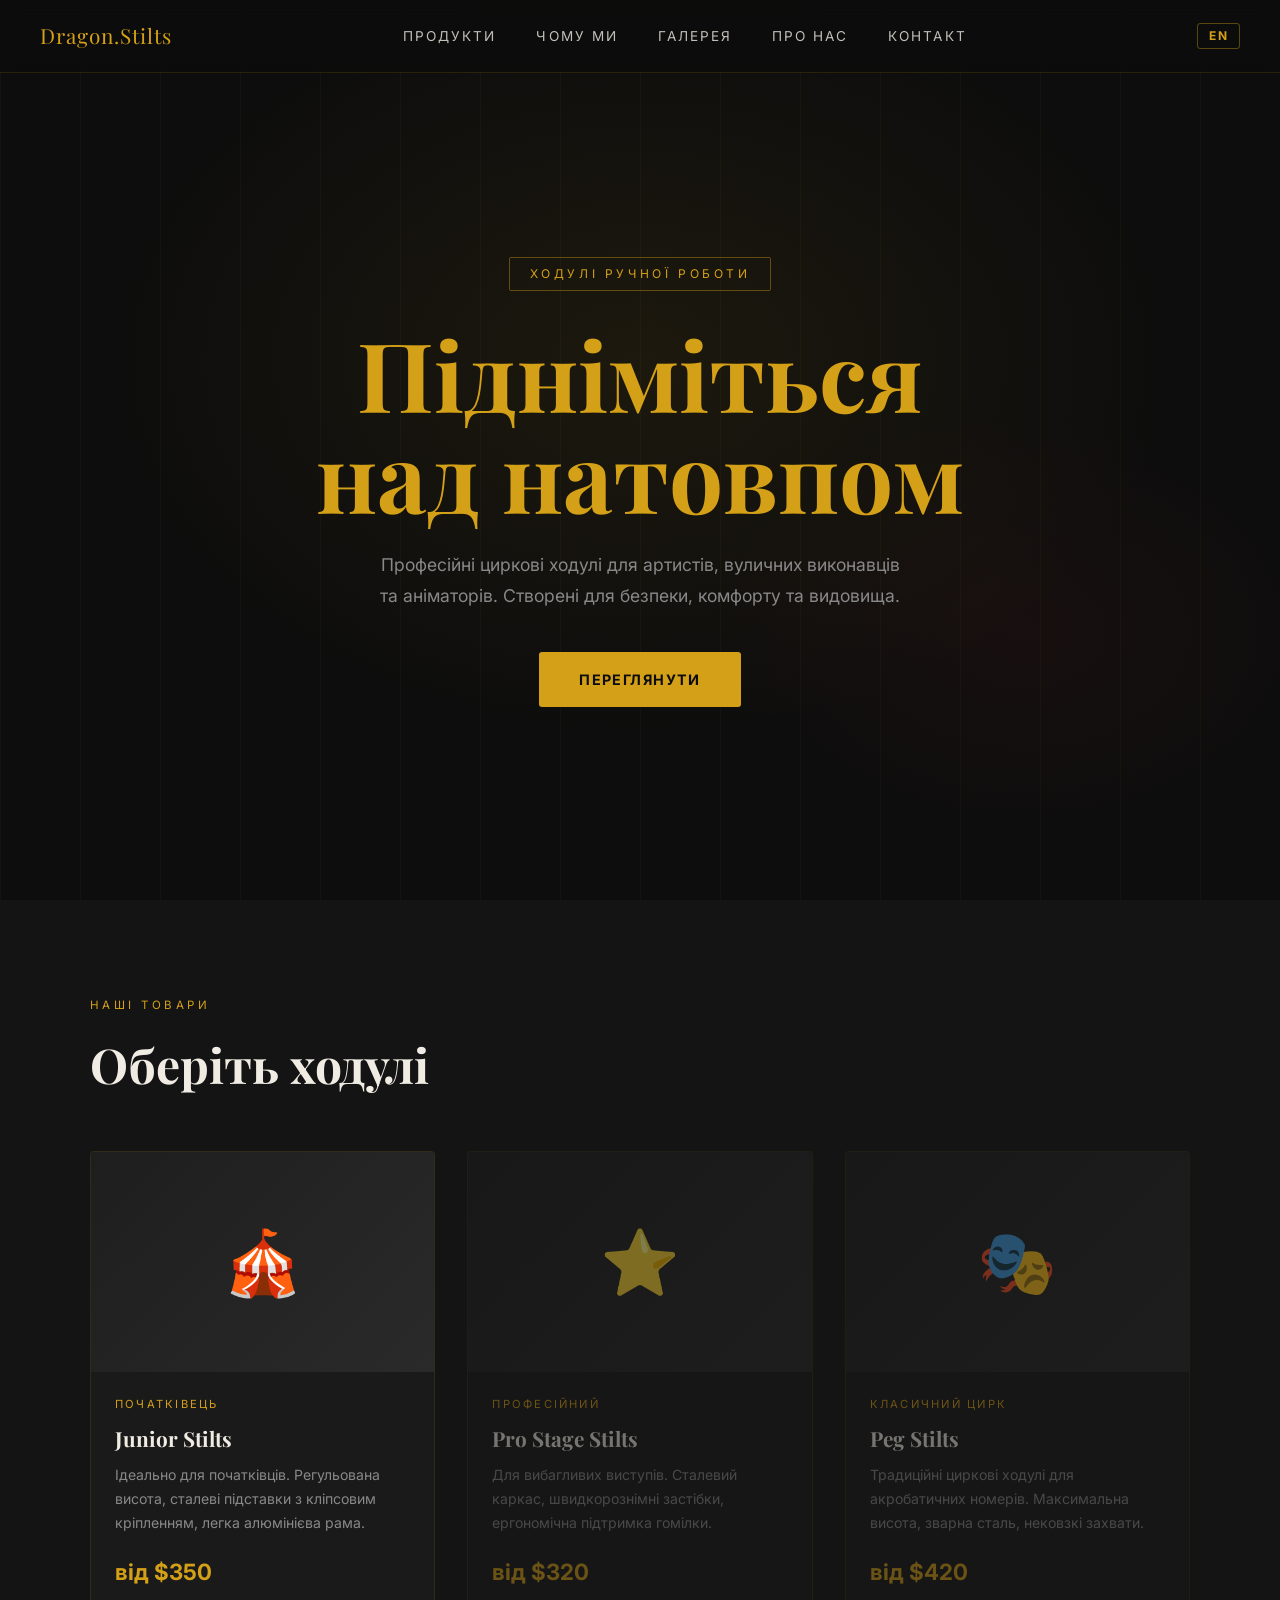
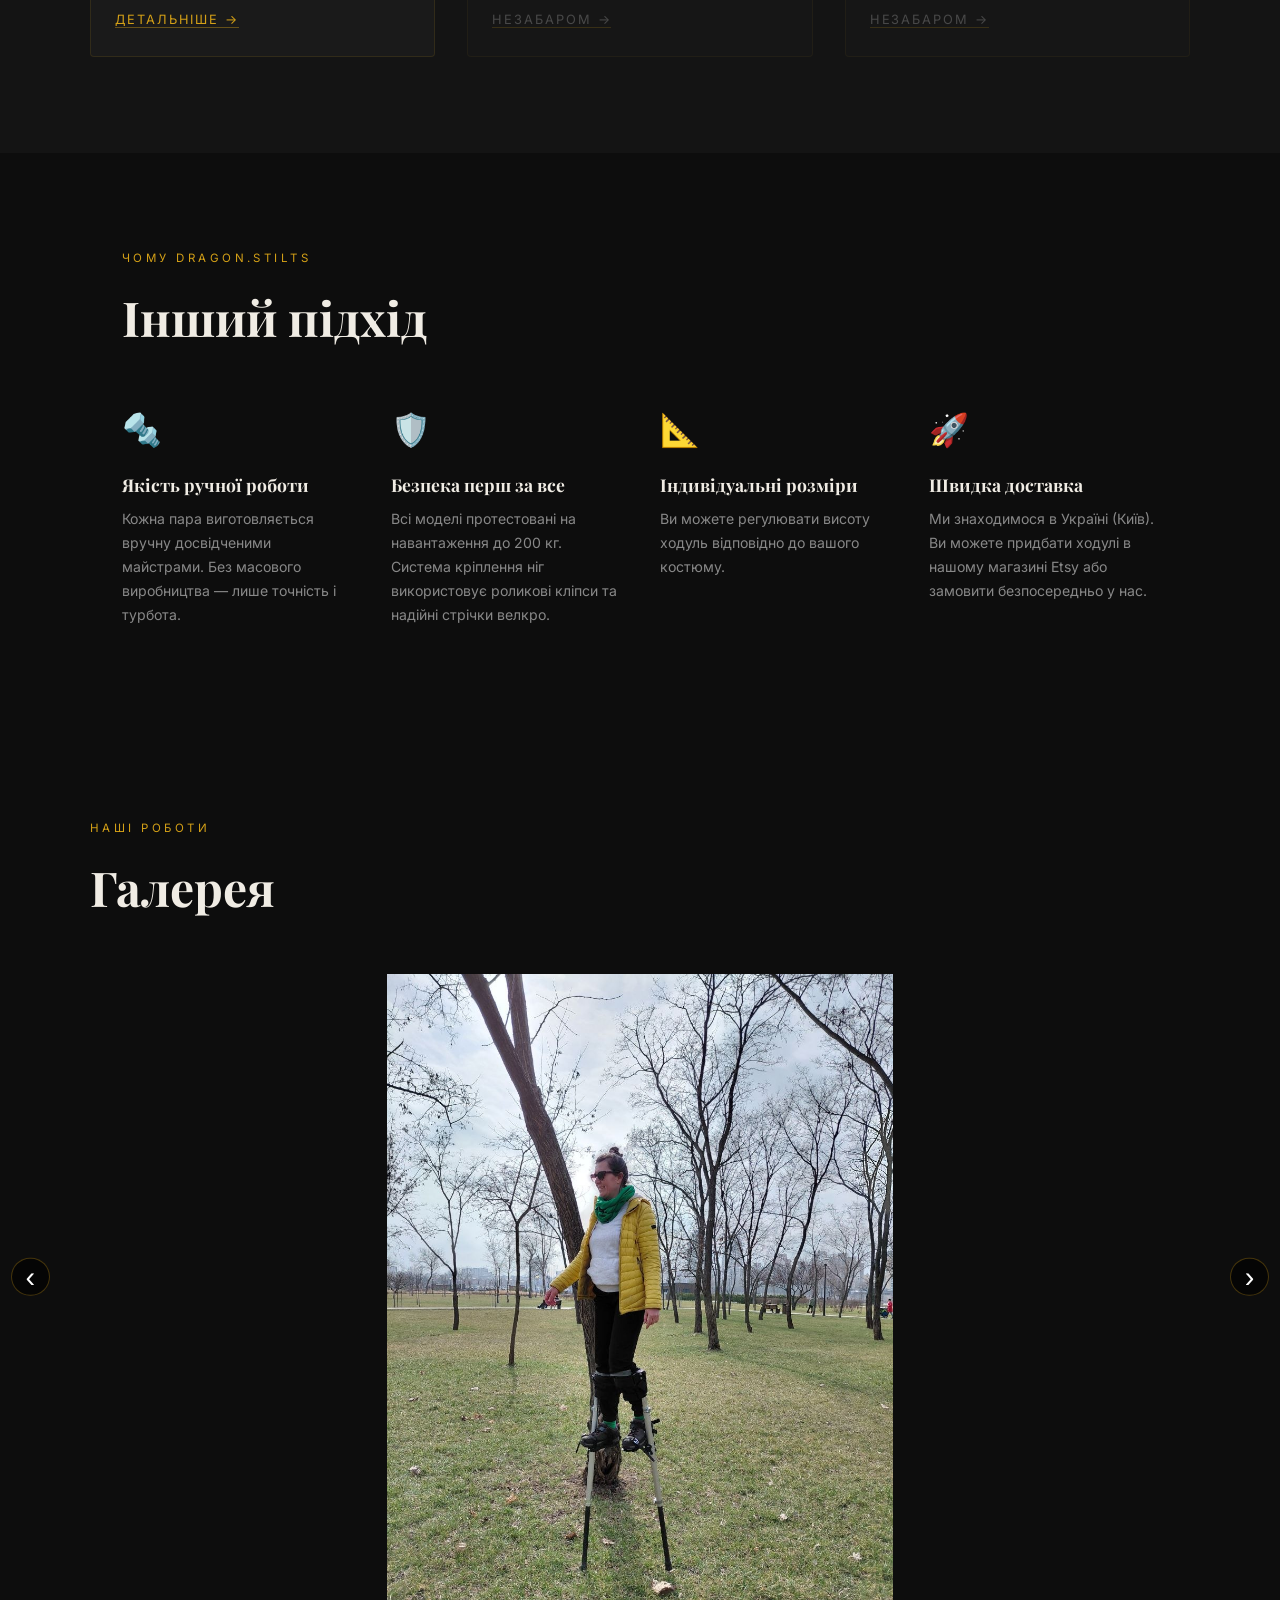
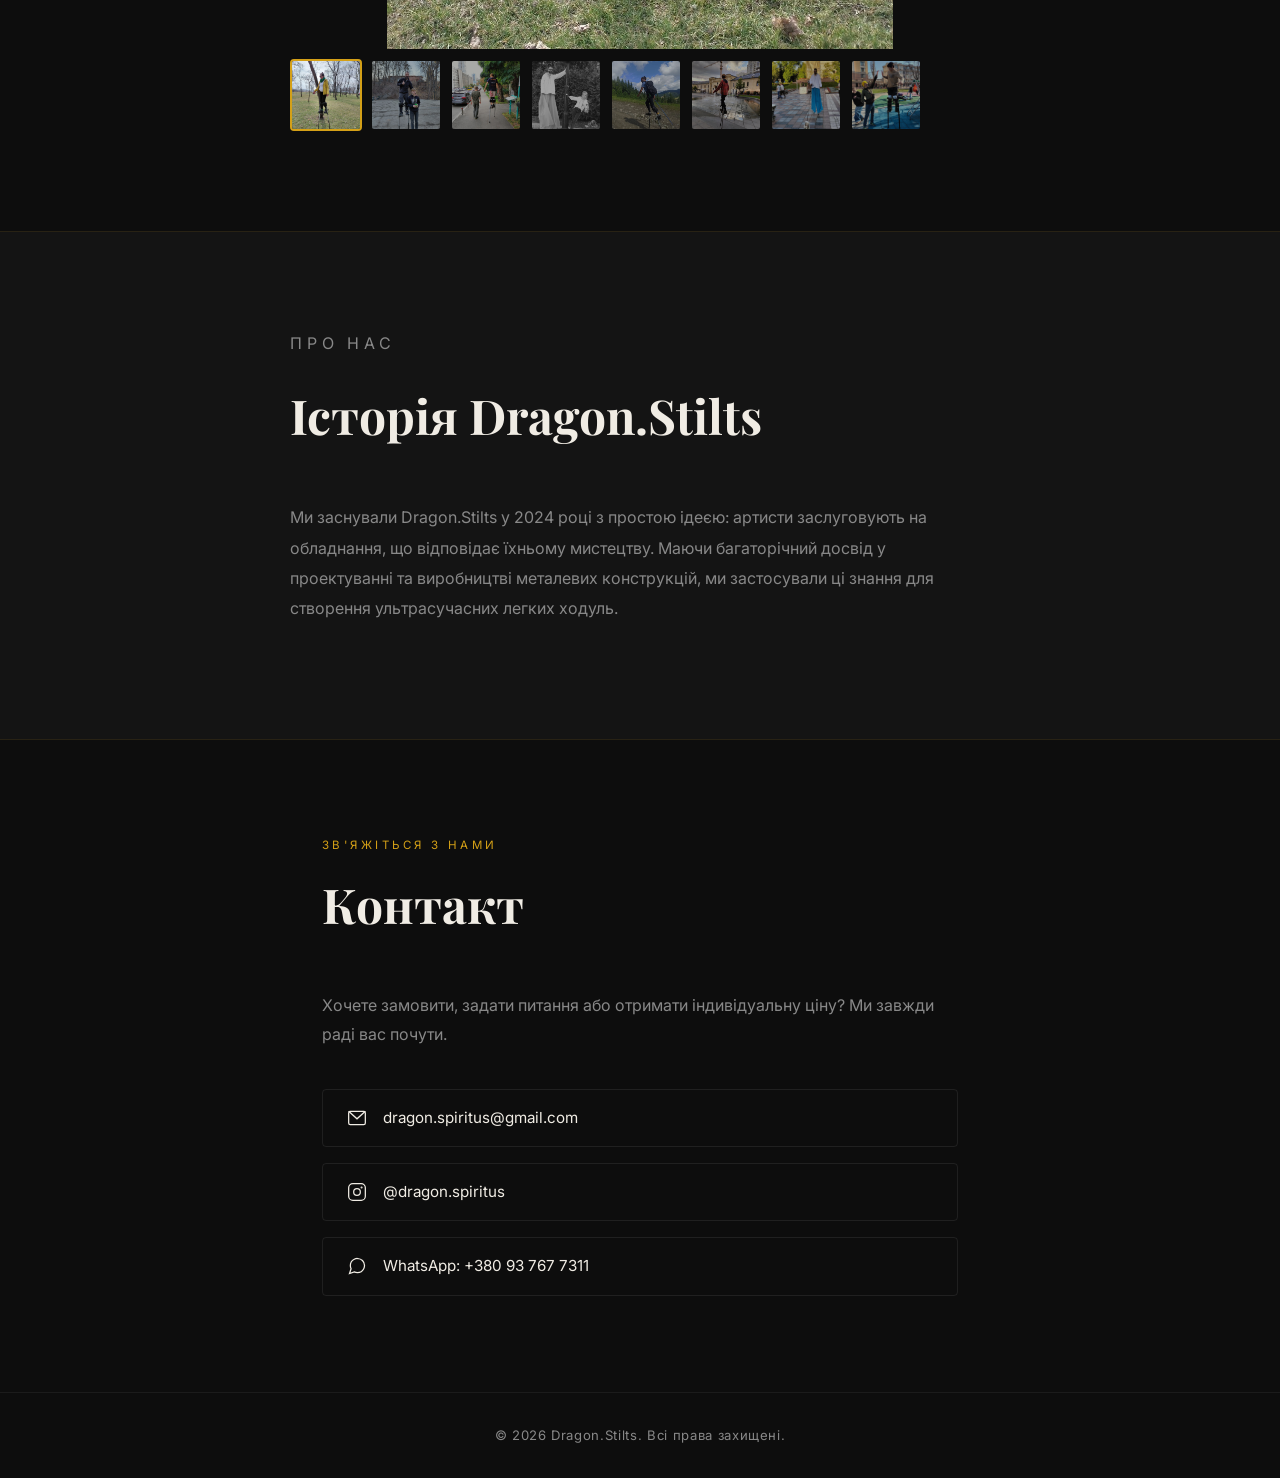
==== index.html @ a6442df3 "Pro та Peg Stilts: заблоковано (незабаром)" ====
<!DOCTYPE html>
<html lang="uk">
<head>
  <meta charset="UTF-8" />
  <meta name="viewport" content="width=device-width, initial-scale=1.0" />
  <title>Dragon.Stilts — Циркові ходулі</title>
  <link rel="preconnect" href="https://fonts.googleapis.com" />
  <link href="https://fonts.googleapis.com/css2?family=Playfair+Display:wght@700&family=Inter:wght@400;600;700&display=swap" rel="stylesheet" />
  <link rel="stylesheet" href="style.css" />
</head>
<body>

  <!-- Nav -->
  <nav>
    <a href="#hero" class="nav-logo">Dragon.Stilts</a>
    <ul class="nav-links">
      <li><a href="#products" data-ua="Продукти" data-en="Products">Продукти</a></li>
      <li><a href="#why" data-ua="Чому ми" data-en="Why Us">Чому ми</a></li>
      <li><a href="#gallery" data-ua="Галерея" data-en="Gallery">Галерея</a></li>
      <li><a href="#about" data-ua="Про нас" data-en="About">Про нас</a></li>
      <li><a href="#contact" data-ua="Контакт" data-en="Contact">Контакт</a></li>
    </ul>
    <div class="nav-right">
      <button id="lang-toggle" class="lang-btn">EN</button>
      <button class="burger" aria-label="Menu" aria-expanded="false">
        <span></span><span></span><span></span>
      </button>
    </div>
  </nav>

  <!-- Hero -->
  <section id="hero">
    <div class="hero-bg"></div>
    <div class="hero-lines"></div>
    <div class="hero-content">
      <div class="hero-tag" data-ua="Ходулі ручної роботи" data-en="Handcrafted Circus Stilts Equipment">Ходулі ручної роботи</div>
      <h1 class="hero-title">
        <span data-ua="Підніміться" data-en="Rise Above">Підніміться</span><br>
        <span data-ua="над натовпом" data-en="the Crowd">над натовпом</span>
      </h1>
      <p class="hero-desc" data-ua="Професійні циркові ходулі для артистів, вуличних виконавців та аніматорів. Створені для безпеки, комфорту та видовища." data-en="Professional circus stilts for performers, street artists, and entertainers. Built for safety, comfort, and pure spectacle.">Професійні циркові ходулі для артистів, вуличних виконавців та аніматорів. Створені для безпеки, комфорту та видовища.</p>
      <a href="#products" class="btn" data-ua="Переглянути" data-en="Browse Stilts">Переглянути</a>
    </div>
  </section>

  <!-- Products -->
  <section id="products" class="fade-in">
    <div style="max-width:1100px; margin:0 auto;">
      <p class="section-label" data-ua="Наші товари" data-en="Our Products">Наші товари</p>
      <h2 class="section-title" data-ua="Оберіть ходулі" data-en="Choose Your Stilts">Оберіть ходулі</h2>
      <div class="products-grid">

        <div class="product-card" onclick="window.open('junior.html','_blank')">
          <div class="product-card-img">🎪</div>
          <div class="product-card-body">
            <p class="product-card-tag" data-ua="Початківець" data-en="Beginner">Початківець</p>
            <h3 class="product-card-name">Junior Stilts</h3>
            <p class="product-card-desc" data-ua="Ідеально для початківців. Регульована висота, сталеві підставки з кліпсовим кріпленням, легка алюмінієва рама." data-en="Perfect for beginners and younger performers. Adjustable height, steel foot rests with clip fastening, lightweight aluminum frame.">Ідеально для початківців. Регульована висота, сталеві підставки з кліпсовим кріпленням, легка алюмінієва рама.</p>
            <p class="product-card-price">від $350</p>
            <span class="product-card-link" data-ua="Детальніше →" data-en="View details →">Детальніше →</span>
          </div>
        </div>

        <div class="product-card product-card--disabled">
          <div class="product-card-img">⭐</div>
          <div class="product-card-body">
            <p class="product-card-tag" data-ua="Професійний" data-en="Professional">Професійний</p>
            <h3 class="product-card-name">Pro Stage Stilts</h3>
            <p class="product-card-desc" data-ua="Для вибагливих виступів. Сталевий каркас, швидкорознімні застібки, ергономічна підтримка гомілки." data-en="Built for demanding performances. High-load steel core, quick-release buckles, ergonomic ankle support system.">Для вибагливих виступів. Сталевий каркас, швидкорознімні застібки, ергономічна підтримка гомілки.</p>
            <p class="product-card-price">від $320</p>
            <span class="product-card-link coming-soon" data-ua="Незабаром →" data-en="Coming soon →">Незабаром →</span>
          </div>
        </div>

        <div class="product-card product-card--disabled">
          <div class="product-card-img">🎭</div>
          <div class="product-card-body">
            <p class="product-card-tag" data-ua="Класичний цирк" data-en="Classic Circus">Класичний цирк</p>
            <h3 class="product-card-name">Peg Stilts</h3>
            <p class="product-card-desc" data-ua="Традиційні циркові ходулі для акробатичних номерів. Максимальна висота, зварна сталь, нековзкі захвати." data-en="Traditional circus peg stilts for acrobatic acts. Maximum height, welded steel construction, non-slip grips.">Традиційні циркові ходулі для акробатичних номерів. Максимальна висота, зварна сталь, нековзкі захвати.</p>
            <p class="product-card-price">від $420</p>
            <span class="product-card-link coming-soon" data-ua="Незабаром →" data-en="Coming soon →">Незабаром →</span>
          </div>
        </div>

      </div>
    </div>
  </section>

  <!-- Why Us -->
  <section id="why" class="fade-in">
    <p class="section-label" data-ua="Чому Dragon.Stilts" data-en="Why Dragon.Stilts">Чому Dragon.Stilts</p>
    <h2 class="section-title" data-ua="Інший підхід" data-en="Built Different">Інший підхід</h2>
    <div class="why-grid">
      <div class="why-item">
        <div class="why-icon">🔩</div>
        <h3 class="why-title" data-ua="Якість ручної роботи" data-en="Handcrafted Quality">Якість ручної роботи</h3>
        <p class="why-desc" data-ua="Кожна пара виготовляється вручну досвідченими майстрами. Без масового виробництва — лише точність і турбота." data-en="Every pair is built by hand by experienced craftsmen. No mass production — only precision and care.">Кожна пара виготовляється вручну досвідченими майстрами. Без масового виробництва — лише точність і турбота.</p>
      </div>
      <div class="why-item">
        <div class="why-icon">🛡️</div>
        <h3 class="why-title" data-ua="Безпека перш за все" data-en="Safety First">Безпека перш за все</h3>
        <p class="why-desc" data-ua="Всі моделі протестовані на навантаження до 200 кг. Система кріплення ніг використовує роликові кліпси та надійні стрічки велкро." data-en="All models are tested for loads up to 200 kg. The leg fastening system uses roller clips and secure Velcro straps.">Всі моделі протестовані на навантаження до 200 кг. Система кріплення ніг використовує роликові кліпси та надійні стрічки велкро.</p>
      </div>
      <div class="why-item">
        <div class="why-icon">📐</div>
        <h3 class="why-title" data-ua="Індивідуальні розміри" data-en="Custom Sizes">Індивідуальні розміри</h3>
        <p class="why-desc" data-ua="Ви можете регулювати висоту ходуль відповідно до вашого костюму." data-en="You can adjust the height of the stilts to match your costume.">Ви можете регулювати висоту ходуль відповідно до вашого костюму.</p>
      </div>
      <div class="why-item">
        <div class="why-icon">🚀</div>
        <h3 class="why-title" data-ua="Швидка доставка" data-en="Fast Worldwide Shipping">Швидка доставка</h3>
        <p class="why-desc" data-ua="Ми знаходимося в Україні (Київ). Ви можете придбати ходулі в нашому магазині Etsy або замовити безпосередньо у нас." data-en="We are based in Ukraine (Kyiv). You can purchase stilts in our Etsy store or order directly from us.">Ми знаходимося в Україні (Київ). Ви можете придбати ходулі в нашому магазині Etsy або замовити безпосередньо у нас.</p>
      </div>
    </div>
  </section>

  <!-- Gallery -->
  <section id="gallery" class="fade-in">
    <div style="max-width:1100px; margin:0 auto;">
      <p class="section-label" data-ua="Наші роботи" data-en="Our Work">Наші роботи</p>
      <h2 class="section-title" data-ua="Галерея" data-en="Gallery">Галерея</h2>
      <div class="main-gallery">
        <div class="main-gallery-main">
          <button class="gallery-arrow gallery-prev" id="mg-prev">&#8249;</button>
          <img class="gallery-main-img" id="mg-main" src="Gallery/stilts01.jpg" alt="Dragon.Stilts" />
          <button class="gallery-arrow gallery-next" id="mg-next">&#8250;</button>
        </div>
        <div class="gallery-thumbs" id="mg-thumbs">
          <img class="gallery-thumb active" src="Gallery/stilts01.jpg" alt="" data-index="0" />
          <img class="gallery-thumb" src="Gallery/stilts02.jpg" alt="" data-index="1" />
          <img class="gallery-thumb" src="Gallery/stilts03.jpg" alt="" data-index="2" />
          <img class="gallery-thumb" src="Gallery/stilts04.jpg" alt="" data-index="3" />
          <img class="gallery-thumb" src="Gallery/stilts05.jpg" alt="" data-index="4" />
          <img class="gallery-thumb" src="Gallery/stilts06.jpg" alt="" data-index="5" />
          <img class="gallery-thumb" src="Gallery/stilts07.jpg" alt="" data-index="6" />
          <img class="gallery-thumb" src="Gallery/stilts08.jpg" alt="" data-index="7" />
        </div>
      </div>
    </div>
  </section>

  <!-- About -->
  <section id="about" class="fade-in">
    <div class="about-inner">
      <p class="section-label" data-ua="Про нас" data-en="About Us">Про нас</p>
      <h2 class="section-title" data-ua="Історія Dragon.Stilts" data-en="The Dragon.Stilts Story">Історія Dragon.Stilts</h2>
      <p data-ua="Ми заснували Dragon.Stilts у 2024 році з простою ідеєю: артисти заслуговують на обладнання, що відповідає їхньому мистецтву. Маючи багаторічний досвід у проектуванні та виробництві металевих конструкцій, ми застосували ці знання для створення ультрасучасних легких ходуль." data-en="We founded Dragon.Stilts in 2024 with a simple idea: performers deserve equipment that matches their art. With years of experience in designing and manufacturing metal structures, we applied that expertise to create ultra-modern lightweight stilts.">Ми заснували Dragon.Stilts у 2024 році з простою ідеєю: артисти заслуговують на обладнання, що відповідає їхньому мистецтву. Маючи багаторічний досвід у проектуванні та виробництві металевих конструкцій, ми застосували ці знання для створення ультрасучасних легких ходуль.</p>
    </div>
  </section>

  <!-- Contact -->
  <section id="contact" class="fade-in">
    <p class="section-label" data-ua="Зв'яжіться з нами" data-en="Get in Touch">Зв'яжіться з нами</p>
    <h2 class="section-title" data-ua="Контакт" data-en="Contact">Контакт</h2>
    <p class="contact-desc" data-ua="Хочете замовити, задати питання або отримати індивідуальну ціну? Ми завжди раді вас почути." data-en="Want to order, ask a question, or get a custom quote? We're happy to hear from you.">Хочете замовити, задати питання або отримати індивідуальну ціну? Ми завжди раді вас почути.</p>
    <div class="contact-links">
      <a href="mailto:dragon.spiritus@gmail.com" class="contact-link">
        <svg viewBox="0 0 24 24" fill="none" stroke="currentColor" stroke-width="1.5"><rect x="2" y="4" width="20" height="16" rx="2"/><polyline points="2,4 12,13 22,4"/></svg>
        dragon.spiritus@gmail.com
      </a>
      <a href="https://instagram.com/dragon.spiritus" target="_blank" class="contact-link">
        <svg viewBox="0 0 24 24" fill="none" stroke="currentColor" stroke-width="1.5"><rect x="2" y="2" width="20" height="20" rx="5" ry="5"/><circle cx="12" cy="12" r="4"/><circle cx="17.5" cy="6.5" r="0.5" fill="currentColor"/></svg>
        @dragon.spiritus
      </a>
      <a href="https://wa.me/380937677311" target="_blank" class="contact-link">
        <svg viewBox="0 0 24 24" fill="none" stroke="currentColor" stroke-width="1.5"><path d="M21 11.5a8.38 8.38 0 0 1-.9 3.8 8.5 8.5 0 0 1-7.6 4.7 8.38 8.38 0 0 1-3.8-.9L3 21l1.9-5.7a8.38 8.38 0 0 1-.9-3.8 8.5 8.5 0 0 1 4.7-7.6 8.38 8.38 0 0 1 3.8-.9h.5a8.48 8.48 0 0 1 8 8v.5z"/></svg>
        WhatsApp: +380 93 767 7311
      </a>
    </div>
  </section>

  <!-- Lightbox -->
  <div class="lightbox" id="lightbox">
    <button class="lightbox-close">&times;</button>
    <img id="lightbox-img" src="" alt="" />
  </div>

  <!-- Footer -->
  <footer>
    <p><span data-ua="© 2026 Dragon.Stilts. Всі права захищені." data-en="© 2026 Dragon.Stilts. All rights reserved.">© 2026 Dragon.Stilts. Всі права захищені.</span></p>
  </footer>

  <script>
    // Burger menu
    const burger = document.querySelector('.burger');
    const navLinks = document.querySelector('.nav-links');
    burger.addEventListener('click', () => {
      const isOpen = navLinks.classList.toggle('open');
      burger.classList.toggle('active');
      burger.setAttribute('aria-expanded', isOpen);
    });
    navLinks.querySelectorAll('a').forEach(link => {
      link.addEventListener('click', () => {
        navLinks.classList.remove('open');
        burger.classList.remove('active');
        burger.setAttribute('aria-expanded', false);
      });
    });

    // Main gallery
    (function() {
      const thumbs = [...document.querySelectorAll('#mg-thumbs .gallery-thumb')];
      const mainImg = document.getElementById('mg-main');
      const lightbox = document.getElementById('lightbox');
      const lightboxImg = document.getElementById('lightbox-img');
      let current = 0;
      function showSlide(idx) {
        current = (idx + thumbs.length) % thumbs.length;
        mainImg.src = thumbs[current].src;
        thumbs.forEach((t, i) => t.classList.toggle('active', i === current));
        thumbs[current].scrollIntoView({ behavior: 'smooth', block: 'nearest', inline: 'center' });
      }
      thumbs.forEach((t, i) => t.addEventListener('click', () => showSlide(i)));
      document.getElementById('mg-prev').addEventListener('click', () => showSlide(current - 1));
      document.getElementById('mg-next').addEventListener('click', () => showSlide(current + 1));
      mainImg.addEventListener('click', () => { lightboxImg.src = mainImg.src; lightbox.classList.add('open'); });
      document.querySelector('.lightbox-close').addEventListener('click', () => lightbox.classList.remove('open'));
      lightbox.addEventListener('click', e => { if (e.target === lightbox) lightbox.classList.remove('open'); });
    })();

    // Scroll fade-in
    const observer = new IntersectionObserver(entries => {
      entries.forEach(e => { if (e.isIntersecting) e.target.classList.add('visible'); });
    }, { threshold: 0.05 });
    document.querySelectorAll('.fade-in').forEach(el => observer.observe(el));

    // Language switcher
    function setLang(lang) {
      document.querySelectorAll('[data-ua]').forEach(el => {
        el.textContent = el.dataset[lang];
      });
      document.documentElement.lang = lang === 'ua' ? 'uk' : 'en';
      document.getElementById('lang-toggle').textContent = lang === 'ua' ? 'EN' : 'UA';
      localStorage.setItem('lang', lang);
    }

    const savedLang = localStorage.getItem('lang') || 'ua';
    setLang(savedLang);

    document.getElementById('lang-toggle').addEventListener('click', () => {
      const current = localStorage.getItem('lang') || 'ua';
      setLang(current === 'ua' ? 'en' : 'ua');
    });
  </script>

</body>
</html>
---- style.css ----
/* === Variables === */
:root {
  --bg: #0d0d0d;
  --bg2: #141414;
  --accent: #d4a017;
  --accent2: #c0392b;
  --text: #f0ece4;
  --gray: #888;
  --font-serif: 'Playfair Display', Georgia, serif;
  --font-sans: 'Inter', system-ui, sans-serif;
}

* { box-sizing: border-box; margin: 0; padding: 0; }

html { scroll-behavior: smooth; }

body {
  background: var(--bg);
  color: var(--text);
  font-family: var(--font-sans);
  line-height: 1.6;
}

/* === Nav === */
nav {
  position: fixed;
  top: 0; left: 0; right: 0;
  z-index: 100;
  display: flex;
  align-items: center;
  justify-content: space-between;
  padding: 1.2rem 2.5rem;
  background: rgba(13,13,13,0.92);
  backdrop-filter: blur(8px);
  border-bottom: 1px solid rgba(212,160,23,0.15);
}

.nav-logo {
  font-family: var(--font-serif);
  font-size: 1.3rem;
  color: var(--accent);
  text-decoration: none;
  letter-spacing: 0.05em;
}

.nav-links {
  list-style: none;
  display: flex;
  gap: 2.5rem;
}

.nav-links a {
  color: var(--text);
  text-decoration: none;
  font-size: 0.85rem;
  letter-spacing: 0.15em;
  text-transform: uppercase;
  opacity: 0.8;
  transition: opacity 0.2s, color 0.2s;
}

.nav-links a:hover { opacity: 1; color: var(--accent); }

/* Nav right group */
.nav-right {
  display: flex;
  align-items: center;
  gap: 1rem;
}

/* Language toggle */
.lang-btn {
  background: none;
  border: 1px solid rgba(212,160,23,0.4);
  color: var(--accent);
  font-family: var(--font-sans);
  font-size: 0.75rem;
  font-weight: 700;
  letter-spacing: 0.1em;
  padding: 0.3rem 0.7rem;
  border-radius: 3px;
  cursor: pointer;
  transition: background 0.2s, color 0.2s;
}
.lang-btn:hover {
  background: var(--accent);
  color: #000;
}

/* Burger */
.burger {
  display: none;
  flex-direction: column;
  gap: 5px;
  background: none;
  border: none;
  cursor: pointer;
  padding: 4px;
}
.burger span {
  display: block;
  width: 24px; height: 2px;
  background: var(--text);
  transition: all 0.3s;
}
.burger.active span:nth-child(1) { transform: translateY(7px) rotate(45deg); }
.burger.active span:nth-child(2) { opacity: 0; }
.burger.active span:nth-child(3) { transform: translateY(-7px) rotate(-45deg); }

@media (max-width: 700px) {
  .burger { display: flex; }
  .nav-links {
    display: none;
    position: absolute;
    top: 100%; left: 0; right: 0;
    flex-direction: column;
    gap: 0;
    background: rgba(13,13,13,0.98);
    border-bottom: 1px solid rgba(212,160,23,0.2);
  }
  .nav-links.open { display: flex; }
  .nav-links li { border-top: 1px solid rgba(255,255,255,0.05); }
  .nav-links a { display: block; padding: 1rem 2.5rem; }
}

/* === Hero === */
#hero {
  min-height: 100vh;
  display: flex;
  align-items: center;
  justify-content: center;
  text-align: center;
  padding: 8rem 2rem 4rem;
  position: relative;
  overflow: hidden;
}

.hero-bg {
  position: absolute;
  inset: 0;
  background:
    radial-gradient(ellipse 60% 60% at 50% 40%, rgba(212,160,23,0.08) 0%, transparent 70%),
    radial-gradient(ellipse 40% 40% at 80% 70%, rgba(192,57,43,0.06) 0%, transparent 60%);
}

.hero-lines {
  position: absolute;
  inset: 0;
  background-image:
    repeating-linear-gradient(90deg, rgba(212,160,23,0.04) 0px, rgba(212,160,23,0.04) 1px, transparent 1px, transparent 80px);
  pointer-events: none;
}

.hero-content { position: relative; z-index: 1; max-width: 800px; }

.hero-tag {
  display: inline-block;
  font-size: 0.75rem;
  letter-spacing: 0.3em;
  text-transform: uppercase;
  color: var(--accent);
  border: 1px solid rgba(212,160,23,0.4);
  padding: 0.4rem 1.2rem;
  border-radius: 2px;
  margin-bottom: 2rem;
}

.hero-title {
  font-family: var(--font-serif);
  font-size: clamp(3rem, 8vw, 6rem);
  font-weight: 700;
  line-height: 1.05;
  color: var(--text);
  margin-bottom: 1.5rem;
}

.hero-title span { color: var(--accent); }

.hero-desc {
  font-size: 1.1rem;
  color: var(--gray);
  max-width: 520px;
  margin: 0 auto 2.5rem;
  line-height: 1.8;
}

.btn {
  display: inline-block;
  padding: 1rem 2.5rem;
  background: var(--accent);
  color: #0d0d0d;
  text-decoration: none;
  font-weight: 700;
  font-size: 0.9rem;
  letter-spacing: 0.1em;
  text-transform: uppercase;
  border-radius: 3px;
  transition: opacity 0.2s, transform 0.2s;
}
.btn:hover { opacity: 0.85; transform: translateY(-2px); }

.btn-outline {
  display: inline-block;
  padding: 1rem 2.5rem;
  border: 1px solid var(--accent);
  color: var(--accent);
  text-decoration: none;
  font-weight: 600;
  font-size: 0.9rem;
  letter-spacing: 0.1em;
  text-transform: uppercase;
  border-radius: 3px;
  transition: background 0.2s, color 0.2s;
  margin-left: 1rem;
}
.btn-outline:hover { background: var(--accent); color: #0d0d0d; }

/* === Section commons === */
section { padding: 6rem 2rem; }

.section-label {
  font-size: 0.72rem;
  letter-spacing: 0.3em;
  text-transform: uppercase;
  color: var(--accent);
  margin-bottom: 0.75rem;
}

.section-title {
  font-family: var(--font-serif);
  font-size: clamp(2rem, 4vw, 3rem);
  font-weight: 700;
  color: var(--text);
  margin-bottom: 3rem;
}

/* === Products === */
#products { background: var(--bg2); }

.products-grid {
  max-width: 1100px;
  margin: 0 auto;
  display: grid;
  grid-template-columns: repeat(auto-fit, minmax(300px, 1fr));
  gap: 2rem;
}

.product-card {
  background: #1a1a1a;
  border: 1px solid rgba(212,160,23,0.12);
  border-radius: 4px;
  overflow: hidden;
  transition: border-color 0.3s, transform 0.3s;
  cursor: pointer;
}

.product-card:hover {
  border-color: rgba(212,160,23,0.5);
  transform: translateY(-4px);
}

.product-card-img {
  width: 100%;
  height: 220px;
  background: linear-gradient(135deg, #1e1e1e 0%, #2a2a2a 100%);
  display: flex;
  align-items: center;
  justify-content: center;
  font-size: 4rem;
}

.product-card-body { padding: 1.5rem; }

.product-card-tag {
  font-size: 0.7rem;
  letter-spacing: 0.2em;
  text-transform: uppercase;
  color: var(--accent);
  margin-bottom: 0.5rem;
}

.product-card-name {
  font-family: var(--font-serif);
  font-size: 1.3rem;
  color: var(--text);
  margin-bottom: 0.5rem;
}

.product-card-desc {
  font-size: 0.88rem;
  color: var(--gray);
  line-height: 1.7;
  margin-bottom: 1.2rem;
}

.product-card-price {
  font-size: 1.4rem;
  font-weight: 700;
  color: var(--accent);
  margin-bottom: 1rem;
}

.product-card-link {
  font-size: 0.8rem;
  letter-spacing: 0.15em;
  text-transform: uppercase;
  color: var(--accent);
  text-decoration: none;
  border-bottom: 1px solid rgba(212,160,23,0.4);
  transition: border-color 0.2s;
}
.product-card-link:hover { border-color: var(--accent); }

/* === Why us === */
#why { max-width: 1100px; margin: 0 auto; }

.why-grid {
  display: grid;
  grid-template-columns: repeat(auto-fit, minmax(220px, 1fr));
  gap: 2.5rem;
}

.why-item { }

.why-icon {
  font-size: 2rem;
  margin-bottom: 1rem;
}

.why-title {
  font-family: var(--font-serif);
  font-size: 1.1rem;
  color: var(--text);
  margin-bottom: 0.5rem;
}

.why-desc { font-size: 0.88rem; color: var(--gray); line-height: 1.7; }

/* === About === */
#about {
  background: var(--bg2);
  border-top: 1px solid rgba(212,160,23,0.1);
  border-bottom: 1px solid rgba(212,160,23,0.1);
}

.about-inner {
  max-width: 700px;
  margin: 0 auto;
}

.about-inner p {
  color: var(--gray);
  font-size: 1rem;
  line-height: 1.9;
  margin-bottom: 1.2rem;
}

.about-stats {
  display: flex;
  gap: 3rem;
  margin-top: 2.5rem;
  flex-wrap: wrap;
}

.stat-num {
  font-family: var(--font-serif);
  font-size: 2.5rem;
  color: var(--accent);
  font-weight: 700;
}

.stat-label { font-size: 0.8rem; color: var(--gray); letter-spacing: 0.1em; text-transform: uppercase; }

/* === Contact === */
#contact { max-width: 700px; margin: 0 auto; }

.contact-desc { color: var(--gray); margin-bottom: 2.5rem; line-height: 1.8; }

.contact-links { display: flex; flex-direction: column; gap: 1rem; }

.contact-link {
  display: flex;
  align-items: center;
  gap: 1rem;
  color: var(--text);
  text-decoration: none;
  font-size: 0.95rem;
  padding: 1rem 1.5rem;
  border: 1px solid rgba(255,255,255,0.08);
  border-radius: 4px;
  transition: border-color 0.2s, background 0.2s;
}

.contact-link:hover {
  border-color: rgba(212,160,23,0.4);
  background: rgba(212,160,23,0.04);
  color: var(--accent);
}

.contact-link svg { width: 20px; height: 20px; flex-shrink: 0; }

/* === Modal === */
.modal-overlay {
  display: none;
  position: fixed;
  inset: 0;
  background: rgba(0,0,0,0.82);
  z-index: 1000;
  align-items: center;
  justify-content: center;
  padding: 1.5rem;
}
.modal-overlay.open { display: flex; }

.modal-box {
  background: #141414;
  border: 1px solid rgba(212,160,23,0.2);
  border-radius: 6px;
  max-width: 640px;
  width: 100%;
  max-height: 88vh;
  overflow-y: auto;
  padding: 2.5rem 2rem 2rem;
  position: relative;
  color: var(--gray);
  font-size: 0.93rem;
  line-height: 1.8;
}

.modal-close {
  position: absolute;
  top: 1rem;
  right: 1.2rem;
  background: none;
  border: none;
  color: var(--gray);
  font-size: 1.8rem;
  cursor: pointer;
  line-height: 1;
  transition: color 0.2s;
}
.modal-close:hover { color: var(--accent); }

.modal-title {
  font-family: var(--font-serif);
  font-size: 1.8rem;
  color: var(--text);
  margin-bottom: 0.3rem;
}

.modal-box h4 {
  color: var(--text);
  font-family: var(--font-serif);
  font-weight: normal;
  margin: 1.5rem 0 0.5rem;
  font-size: 1.05rem;
}
.modal-box ul { list-style: none; margin: 0.5rem 0 1rem; }
.modal-box ul li::before { content: "— "; color: var(--accent); }
.modal-box p { margin-bottom: 0.5rem; }

/* Images in modal */
.modal-images {
  display: flex;
  gap: 0.8rem;
  margin: 1.2rem 0;
  flex-wrap: wrap;
}
.modal-img-thumb {
  width: 180px;
  height: 130px;
  object-fit: cover;
  border-radius: 4px;
  border: 1px solid rgba(212,160,23,0.2);
  cursor: zoom-in;
  transition: border-color 0.2s, transform 0.2s;
}
.modal-img-thumb:hover {
  border-color: var(--accent);
  transform: scale(1.03);
}

/* Dropdowns row */
.dropdowns-row {
  display: flex;
  gap: 1.2rem;
  flex-wrap: wrap;
  margin: 0.5rem 0 1.2rem;
}
.dropdown-group {
  display: flex;
  flex-direction: column;
  gap: 0.4rem;
  flex: 1;
  min-width: 160px;
}
.dropdown-label {
  font-size: 0.82rem;
  color: var(--gray);
  letter-spacing: 0.05em;
  text-transform: uppercase;
}
/* Height dropdown */
.height-select-wrap {
  margin: 0.5rem 0 1.2rem;
}
.height-select {
  background: #1a1a1a;
  color: var(--text);
  border: 1px solid rgba(212,160,23,0.3);
  border-radius: 4px;
  padding: 0.6rem 1.2rem;
  font-size: 0.95rem;
  font-family: var(--font-sans);
  cursor: pointer;
  outline: none;
  min-width: 160px;
  width: 100%;
  appearance: none;
  background-image: url("data:image/svg+xml,%3Csvg xmlns='http://www.w3.org/2000/svg' width='12' height='8' viewBox='0 0 12 8'%3E%3Cpath d='M1 1l5 5 5-5' stroke='%23d4a017' stroke-width='1.5' fill='none' stroke-linecap='round'/%3E%3C/svg%3E");
  background-repeat: no-repeat;
  background-position: right 0.9rem center;
  padding-right: 2.5rem;
}
.height-select:focus { border-color: var(--accent); }
.height-select option { background: #1a1a1a; }

/* Lightbox */
.lightbox {
  display: none;
  position: fixed;
  inset: 0;
  background: rgba(0,0,0,0.95);
  z-index: 2000;
  align-items: center;
  justify-content: center;
}
.lightbox.open { display: flex; }
.lightbox img {
  max-width: 92vw;
  max-height: 92vh;
  object-fit: contain;
  border-radius: 4px;
}
.lightbox-close {
  position: fixed;
  top: 1.2rem;
  right: 1.5rem;
  background: none;
  border: none;
  color: #fff;
  font-size: 2.2rem;
  cursor: pointer;
  z-index: 2001;
  line-height: 1;
}
.lightbox-close:hover { color: var(--accent); }

.details-footer {
  display: flex;
  align-items: center;
  gap: 1.5rem;
  margin-top: 1.5rem;
  padding-top: 1.2rem;
  border-top: 1px solid rgba(255,255,255,0.08);
}

.details-price {
  font-size: 1.6rem;
  font-weight: 700;
  color: var(--accent);
  font-family: var(--font-serif);
}

.product-card--disabled {
  opacity: 0.45;
  cursor: default;
  pointer-events: none;
}
.coming-soon {
  color: var(--gray) !important;
}

/* === Main Page Gallery === */
.main-gallery {
  max-width: 700px;
  margin: 0 auto;
}
.main-gallery .gallery-main-img {
  cursor: zoom-in;
}

/* === Product Gallery === */
.gallery {
  margin-bottom: 1.5rem;
}
.gallery-main {
  position: relative;
  background: #111;
  border-radius: 8px;
  overflow: hidden;
  cursor: zoom-in;
  display: flex;
  align-items: center;
  justify-content: center;
  max-height: 75vh;
}
.gallery-main-img {
  width: 100%;
  height: auto;
  max-height: 75vh;
  object-fit: contain;
  display: block;
  transition: opacity 0.2s;
}
.gallery-arrow {
  position: absolute;
  top: 50%;
  transform: translateY(-50%);
  background: rgba(0,0,0,0.55);
  border: 1px solid rgba(212,160,23,0.3);
  color: #fff;
  font-size: 1.8rem;
  line-height: 1;
  width: 2.4rem;
  height: 2.4rem;
  border-radius: 50%;
  cursor: pointer;
  z-index: 10;
  display: flex;
  align-items: center;
  justify-content: center;
  transition: background 0.2s, border-color 0.2s;
}
.gallery-arrow:hover { background: rgba(212,160,23,0.3); border-color: var(--accent); }
.gallery-prev { left: 0.7rem; }
.gallery-next { right: 0.7rem; }
.gallery-thumbs {
  display: flex;
  gap: 0.5rem;
  margin-top: 0.6rem;
  overflow-x: auto;
  padding-bottom: 4px;
  scrollbar-width: thin;
  scrollbar-color: rgba(212,160,23,0.4) transparent;
}
.gallery-thumbs::-webkit-scrollbar { height: 4px; }
.gallery-thumbs::-webkit-scrollbar-thumb { background: rgba(212,160,23,0.4); border-radius: 2px; }
.gallery-thumb {
  width: 72px;
  height: 72px;
  object-fit: cover;
  border-radius: 4px;
  border: 2px solid transparent;
  cursor: pointer;
  flex-shrink: 0;
  opacity: 0.65;
  transition: opacity 0.2s, border-color 0.2s;
}
.gallery-thumb:hover { opacity: 1; }
.gallery-thumb.active { border-color: var(--accent); opacity: 1; }

/* === Footer === */
footer {
  text-align: center;
  padding: 2rem;
  color: var(--gray);
  font-size: 0.82rem;
  border-top: 1px solid rgba(255,255,255,0.06);
  letter-spacing: 0.05em;
}

/* === Fade-in === */
.fade-in { opacity: 0; transform: translateY(24px); transition: opacity 0.7s ease, transform 0.7s ease; }
.fade-in.visible { opacity: 1; transform: translateY(0); }

/* === Responsive === */
@media (max-width: 600px) {
  nav { padding: 1rem 1.5rem; }
  section { padding: 4rem 1.5rem; }
  .btn-outline { margin-left: 0; margin-top: 1rem; }
  .about-stats { gap: 2rem; }
  .modal-header, .modal-scroll, .modal-footer { padding-left: 1.2rem; padding-right: 1.2rem; }
}
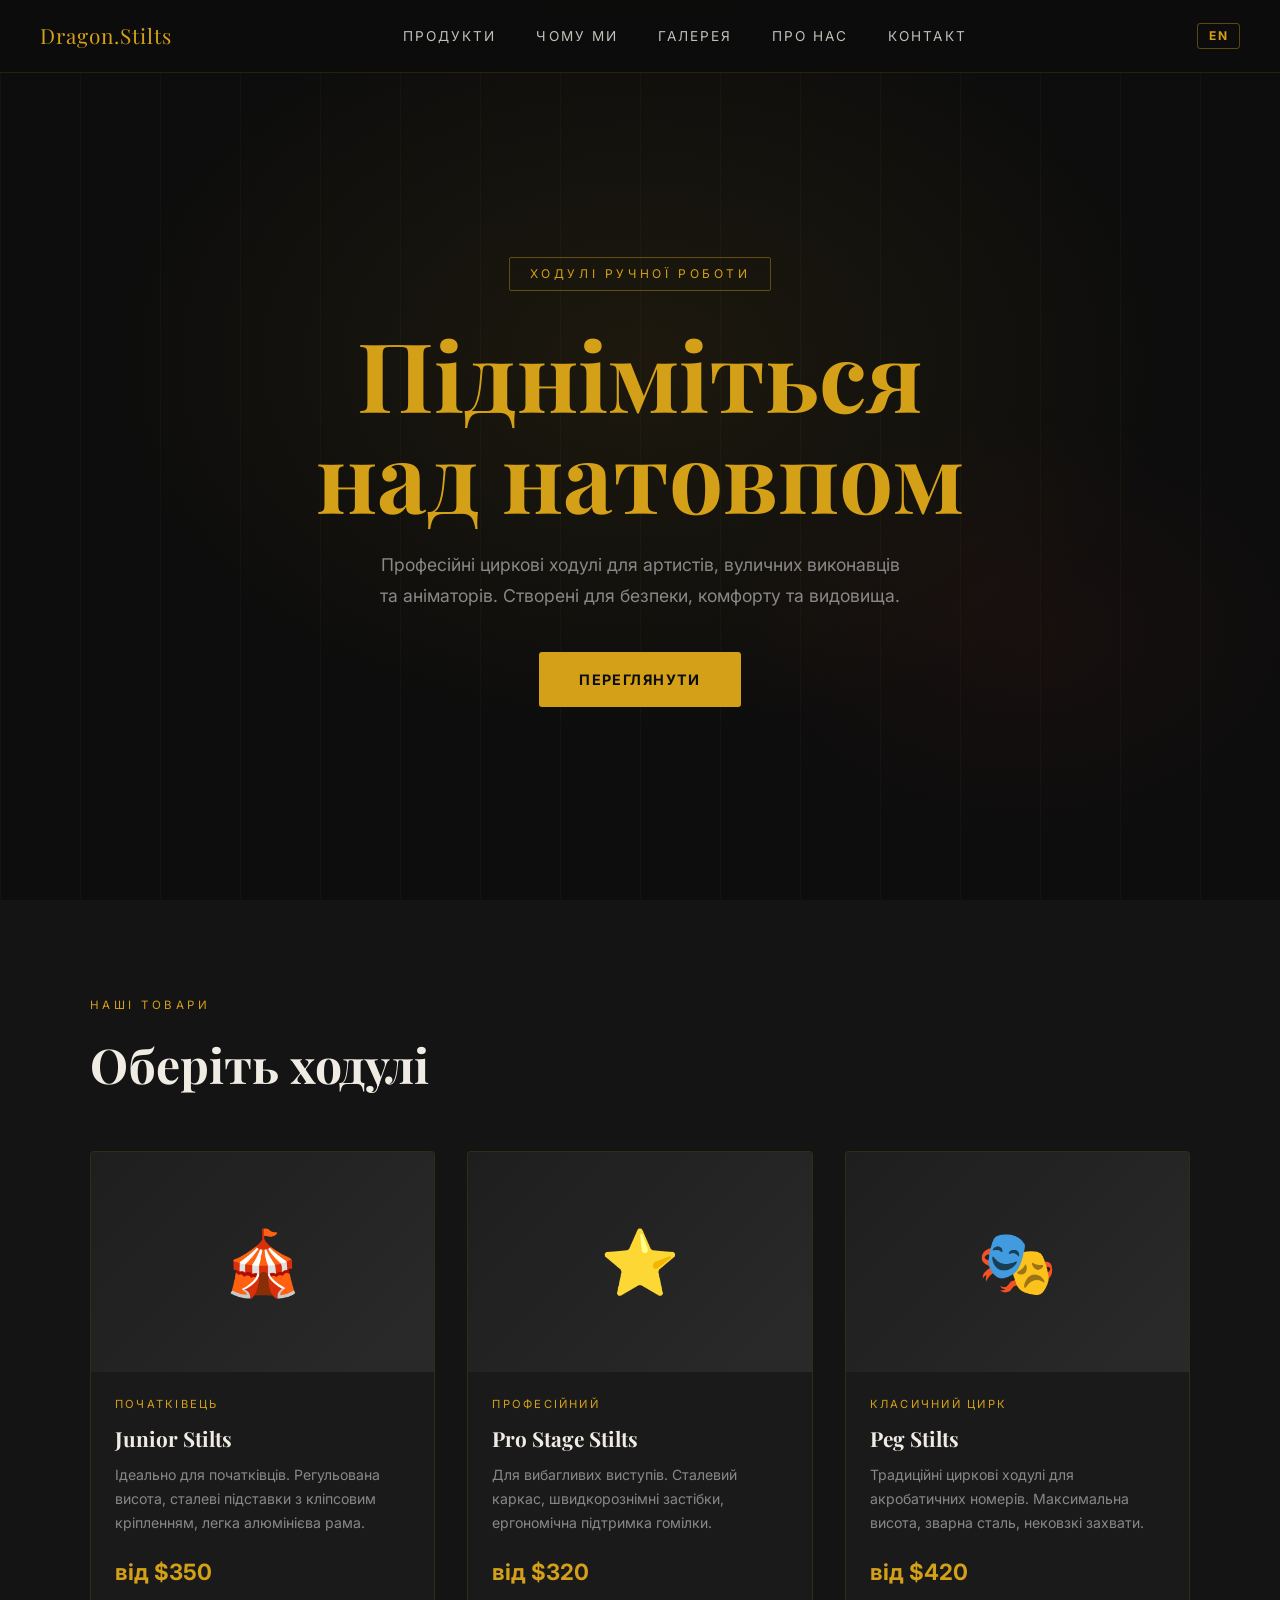
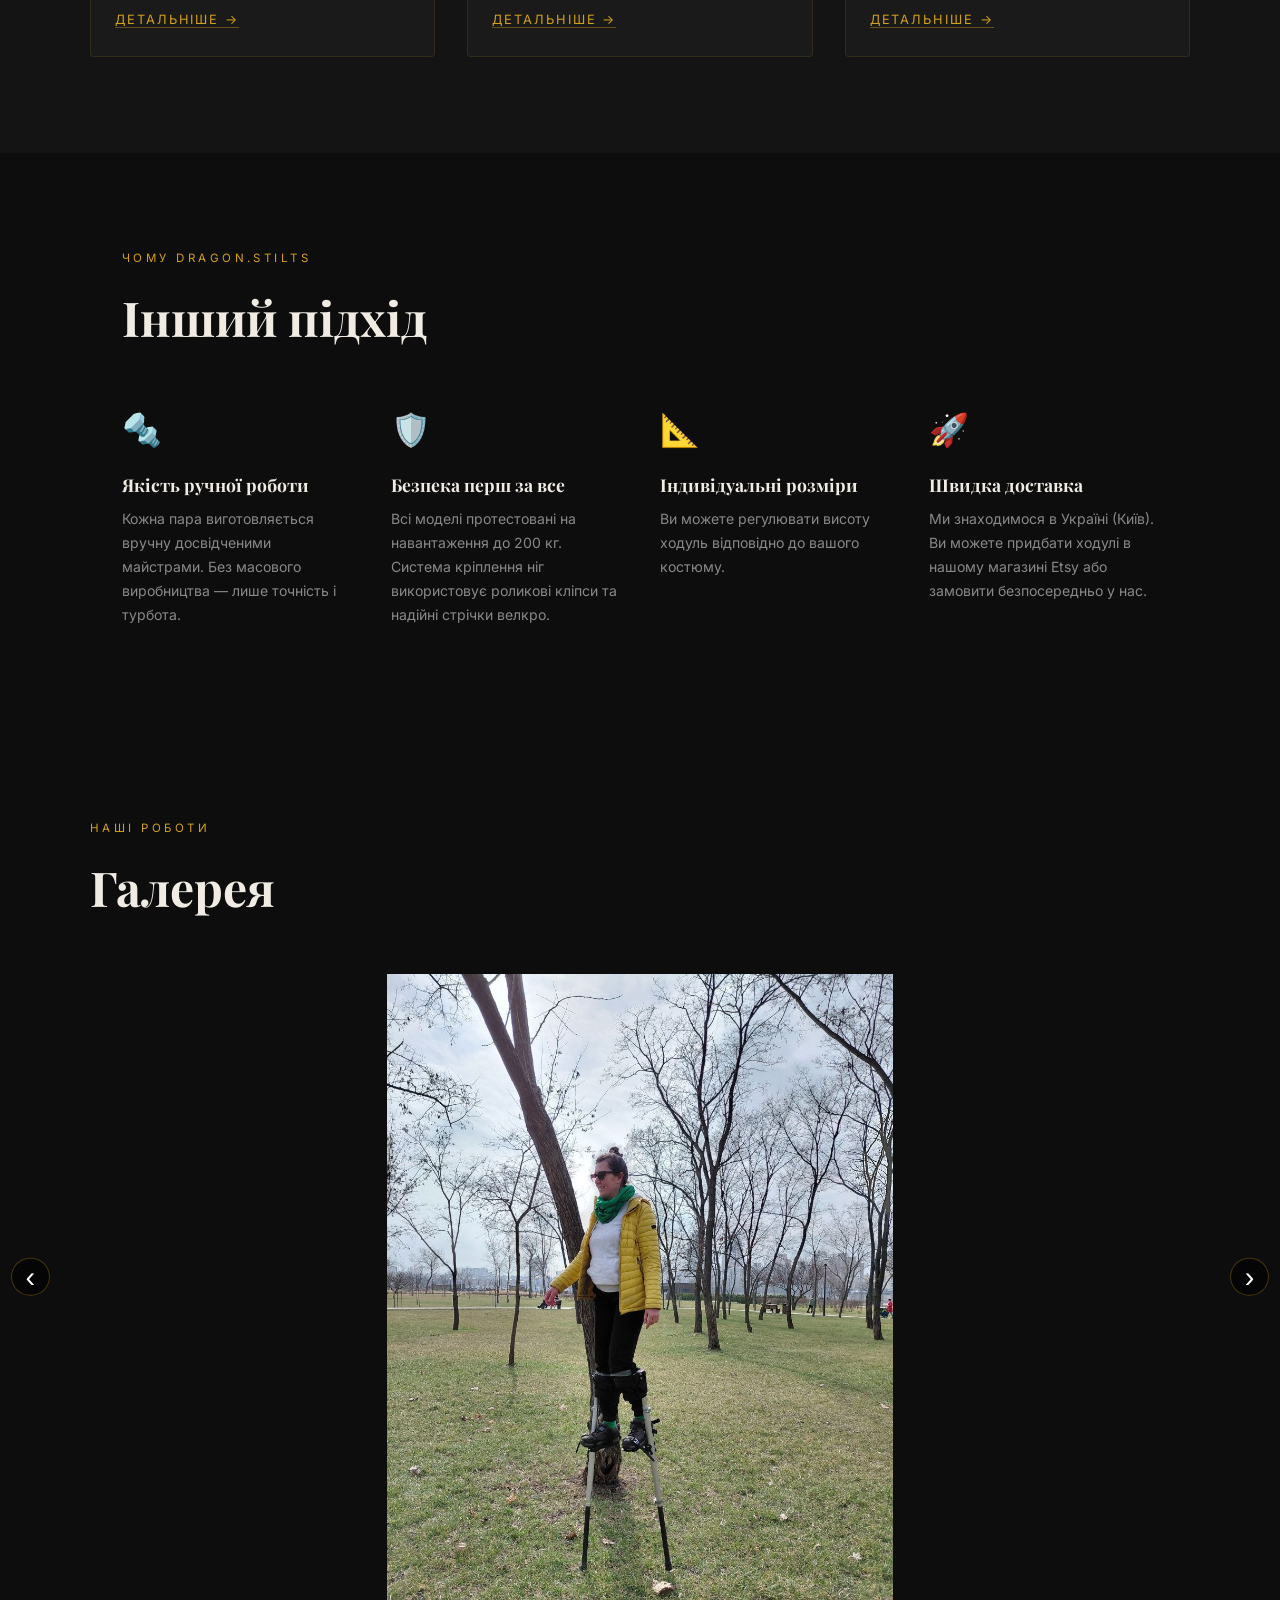
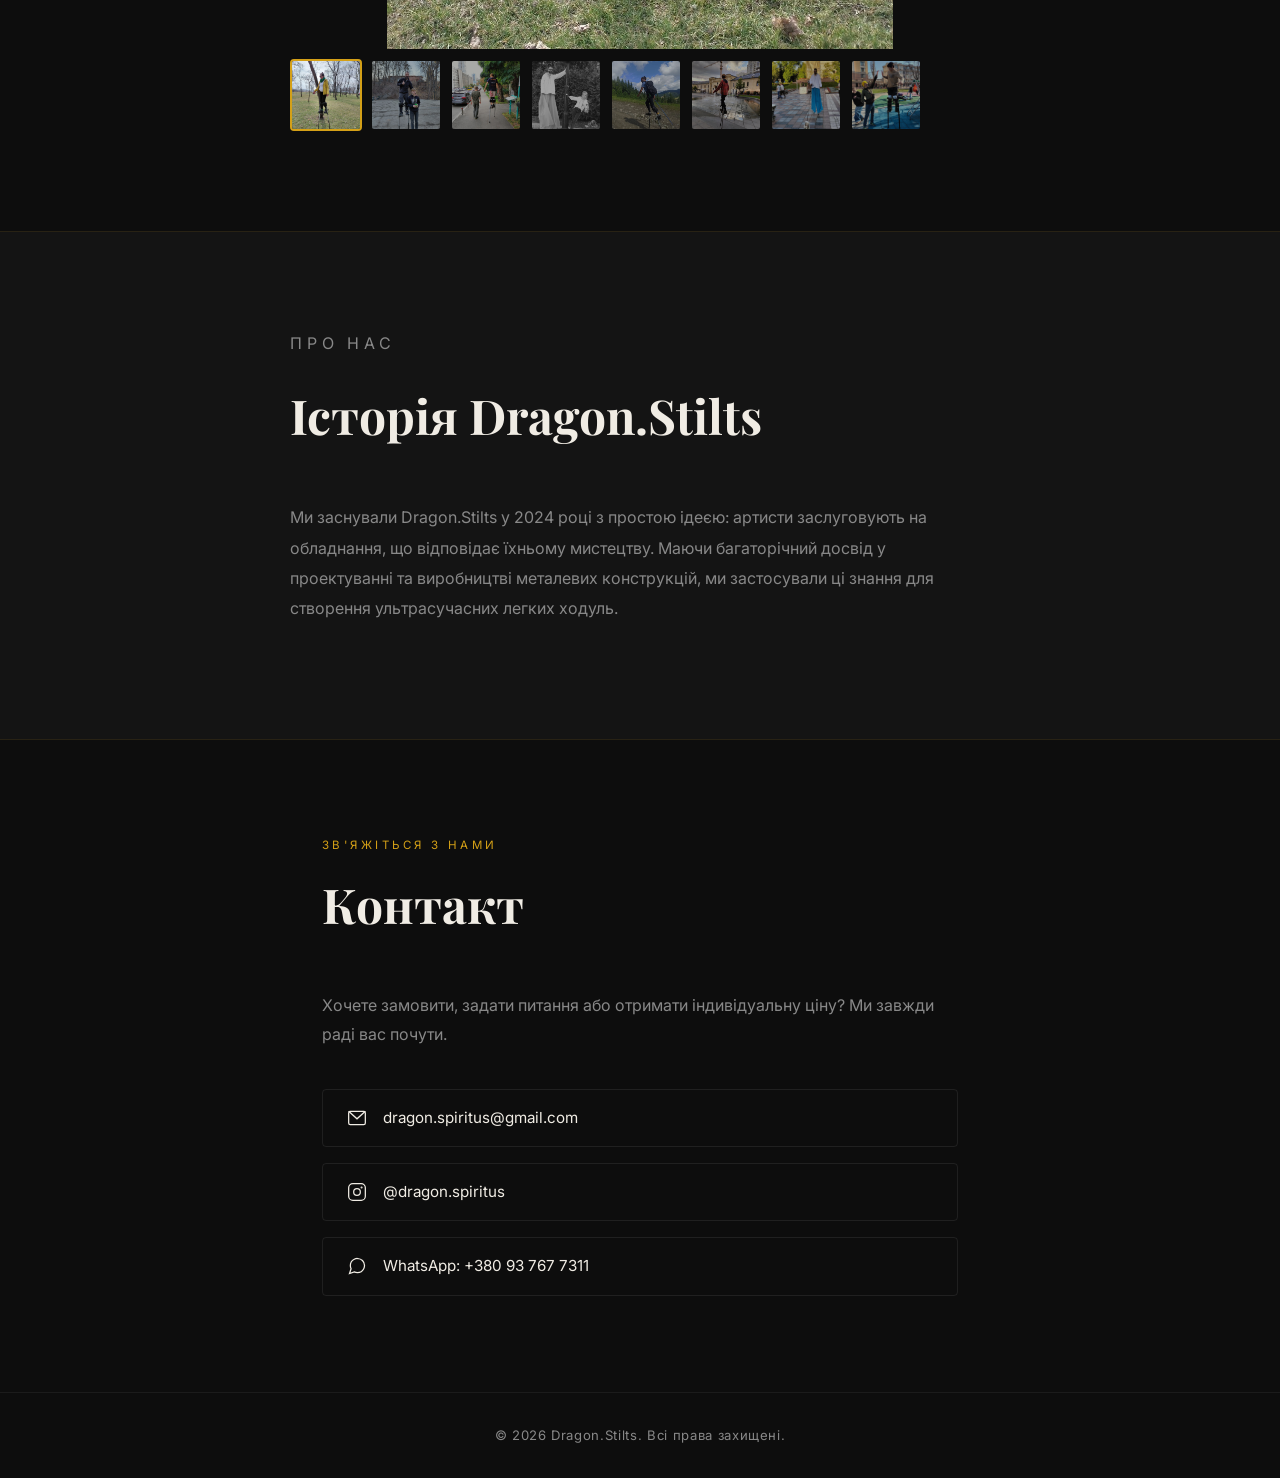
==== commit 6ad53930: "Увімкнути Pro Stage Stilts та Peg Stilts — прибрати disabled стан з карток продуктів Co-Authored-By:" ====
--- a/index.html
+++ b/index.html
@@ -61,25 +61,25 @@
           </div>
         </div>
 
-        <div class="product-card product-card--disabled">
+        <div class="product-card" onclick="window.open('pro.html','_blank')">
           <div class="product-card-img">⭐</div>
           <div class="product-card-body">
             <p class="product-card-tag" data-ua="Професійний" data-en="Professional">Професійний</p>
             <h3 class="product-card-name">Pro Stage Stilts</h3>
             <p class="product-card-desc" data-ua="Для вибагливих виступів. Сталевий каркас, швидкорознімні застібки, ергономічна підтримка гомілки." data-en="Built for demanding performances. High-load steel core, quick-release buckles, ergonomic ankle support system.">Для вибагливих виступів. Сталевий каркас, швидкорознімні застібки, ергономічна підтримка гомілки.</p>
             <p class="product-card-price">від $320</p>
-            <span class="product-card-link coming-soon" data-ua="Незабаром →" data-en="Coming soon →">Незабаром →</span>
+            <span class="product-card-link" data-ua="Детальніше →" data-en="View details →">Детальніше →</span>
           </div>
         </div>
 
-        <div class="product-card product-card--disabled">
+        <div class="product-card" onclick="window.open('peg.html','_blank')">
           <div class="product-card-img">🎭</div>
           <div class="product-card-body">
             <p class="product-card-tag" data-ua="Класичний цирк" data-en="Classic Circus">Класичний цирк</p>
             <h3 class="product-card-name">Peg Stilts</h3>
             <p class="product-card-desc" data-ua="Традиційні циркові ходулі для акробатичних номерів. Максимальна висота, зварна сталь, нековзкі захвати." data-en="Traditional circus peg stilts for acrobatic acts. Maximum height, welded steel construction, non-slip grips.">Традиційні циркові ходулі для акробатичних номерів. Максимальна висота, зварна сталь, нековзкі захвати.</p>
             <p class="product-card-price">від $420</p>
-            <span class="product-card-link coming-soon" data-ua="Незабаром →" data-en="Coming soon →">Незабаром →</span>
+            <span class="product-card-link" data-ua="Детальніше →" data-en="View details →">Детальніше →</span>
           </div>
         </div>
 
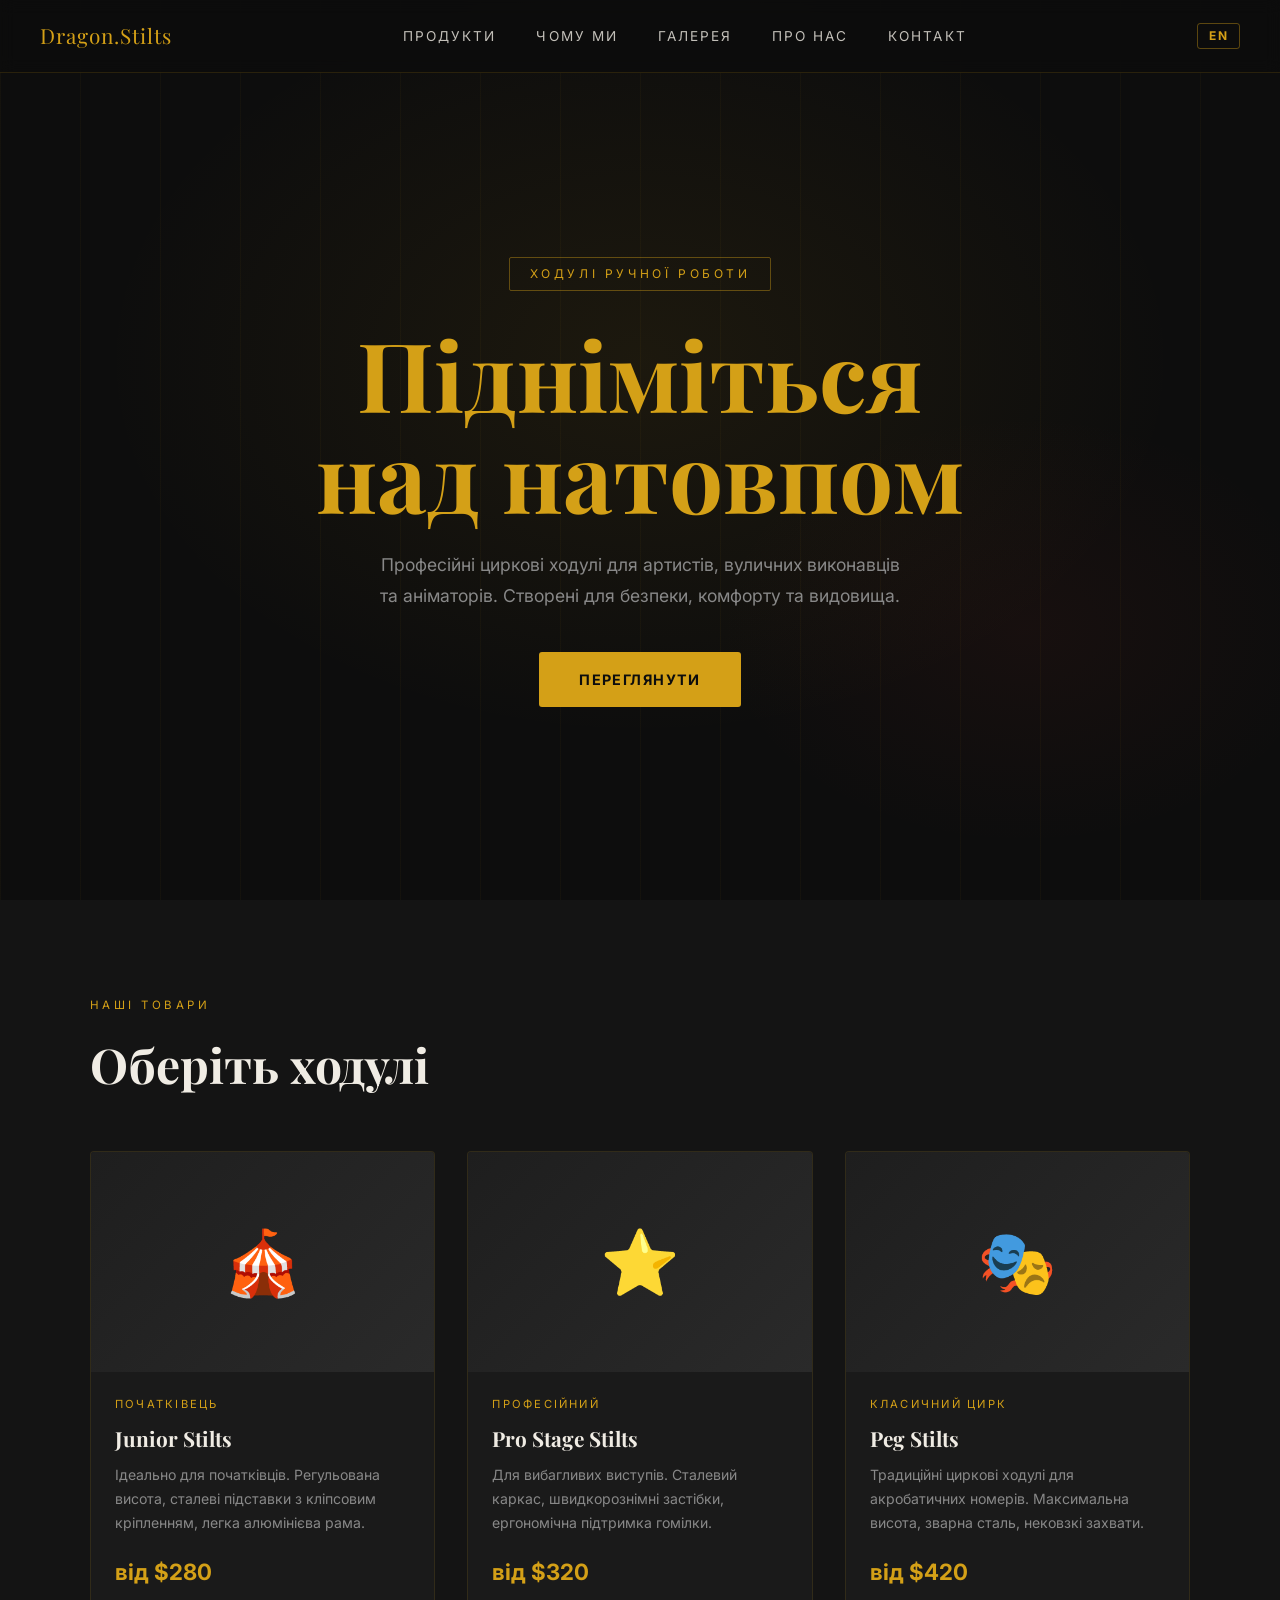
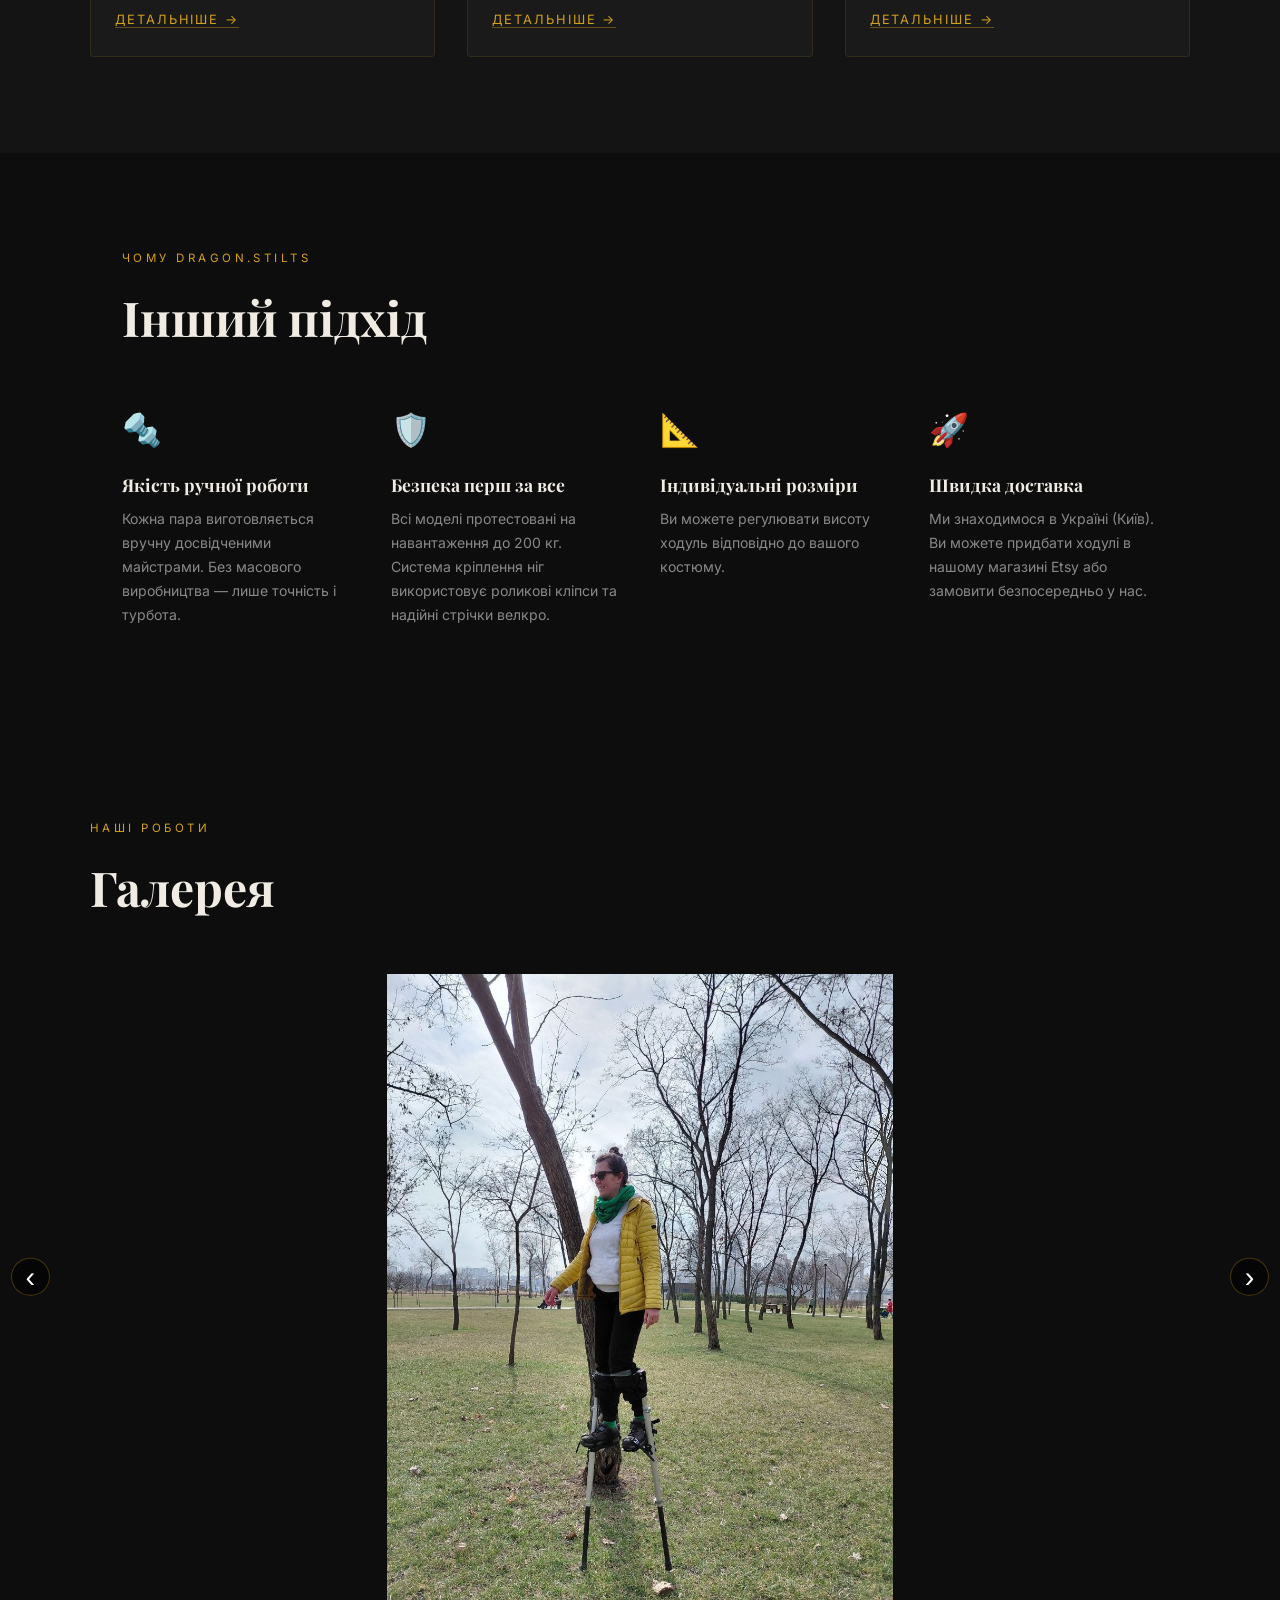
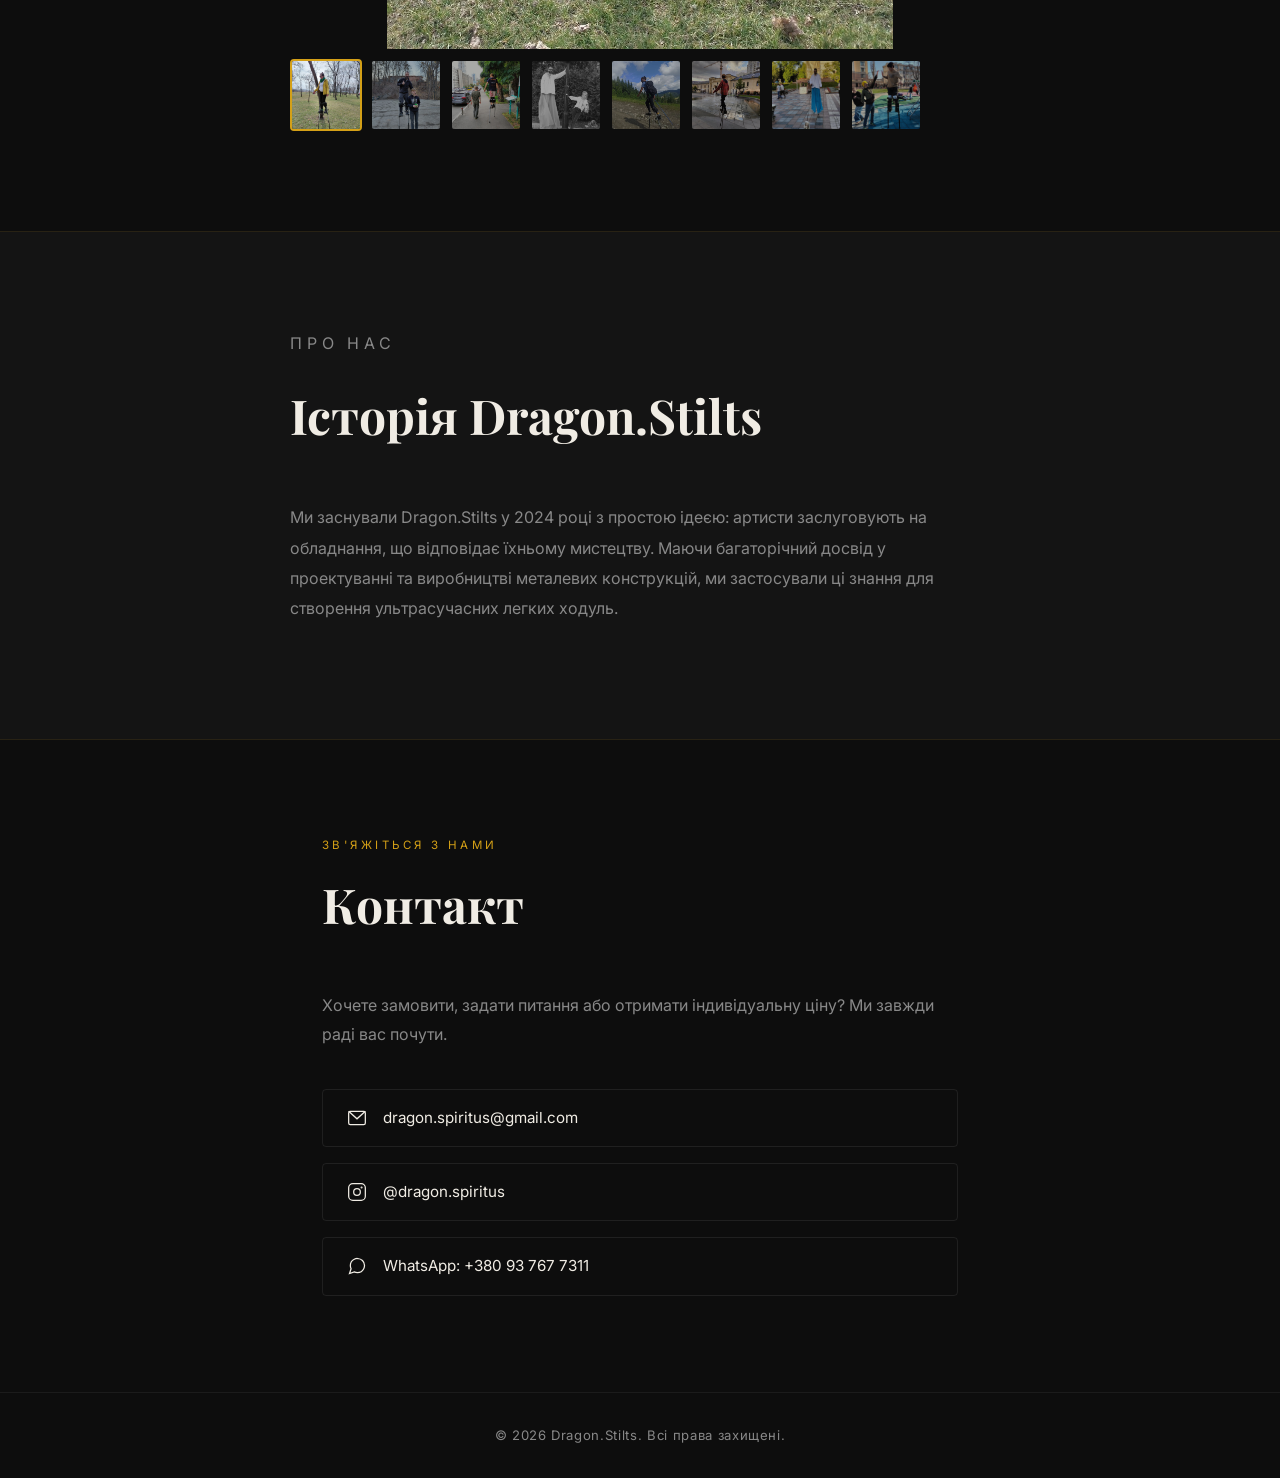
==== commit 7ecf7f48: "Junior Stilts: виправити базову ціну $350 → $280 згідно README Co-Authored-By: Claude Sonnet 4.6 <no" ====
--- a/index.html
+++ b/index.html
@@ -56,7 +56,7 @@
             <p class="product-card-tag" data-ua="Початківець" data-en="Beginner">Початківець</p>
             <h3 class="product-card-name">Junior Stilts</h3>
             <p class="product-card-desc" data-ua="Ідеально для початківців. Регульована висота, сталеві підставки з кліпсовим кріпленням, легка алюмінієва рама." data-en="Perfect for beginners and younger performers. Adjustable height, steel foot rests with clip fastening, lightweight aluminum frame.">Ідеально для початківців. Регульована висота, сталеві підставки з кліпсовим кріпленням, легка алюмінієва рама.</p>
-            <p class="product-card-price">від $350</p>
+            <p class="product-card-price">від $280</p>
             <span class="product-card-link" data-ua="Детальніше →" data-en="View details →">Детальніше →</span>
           </div>
         </div>
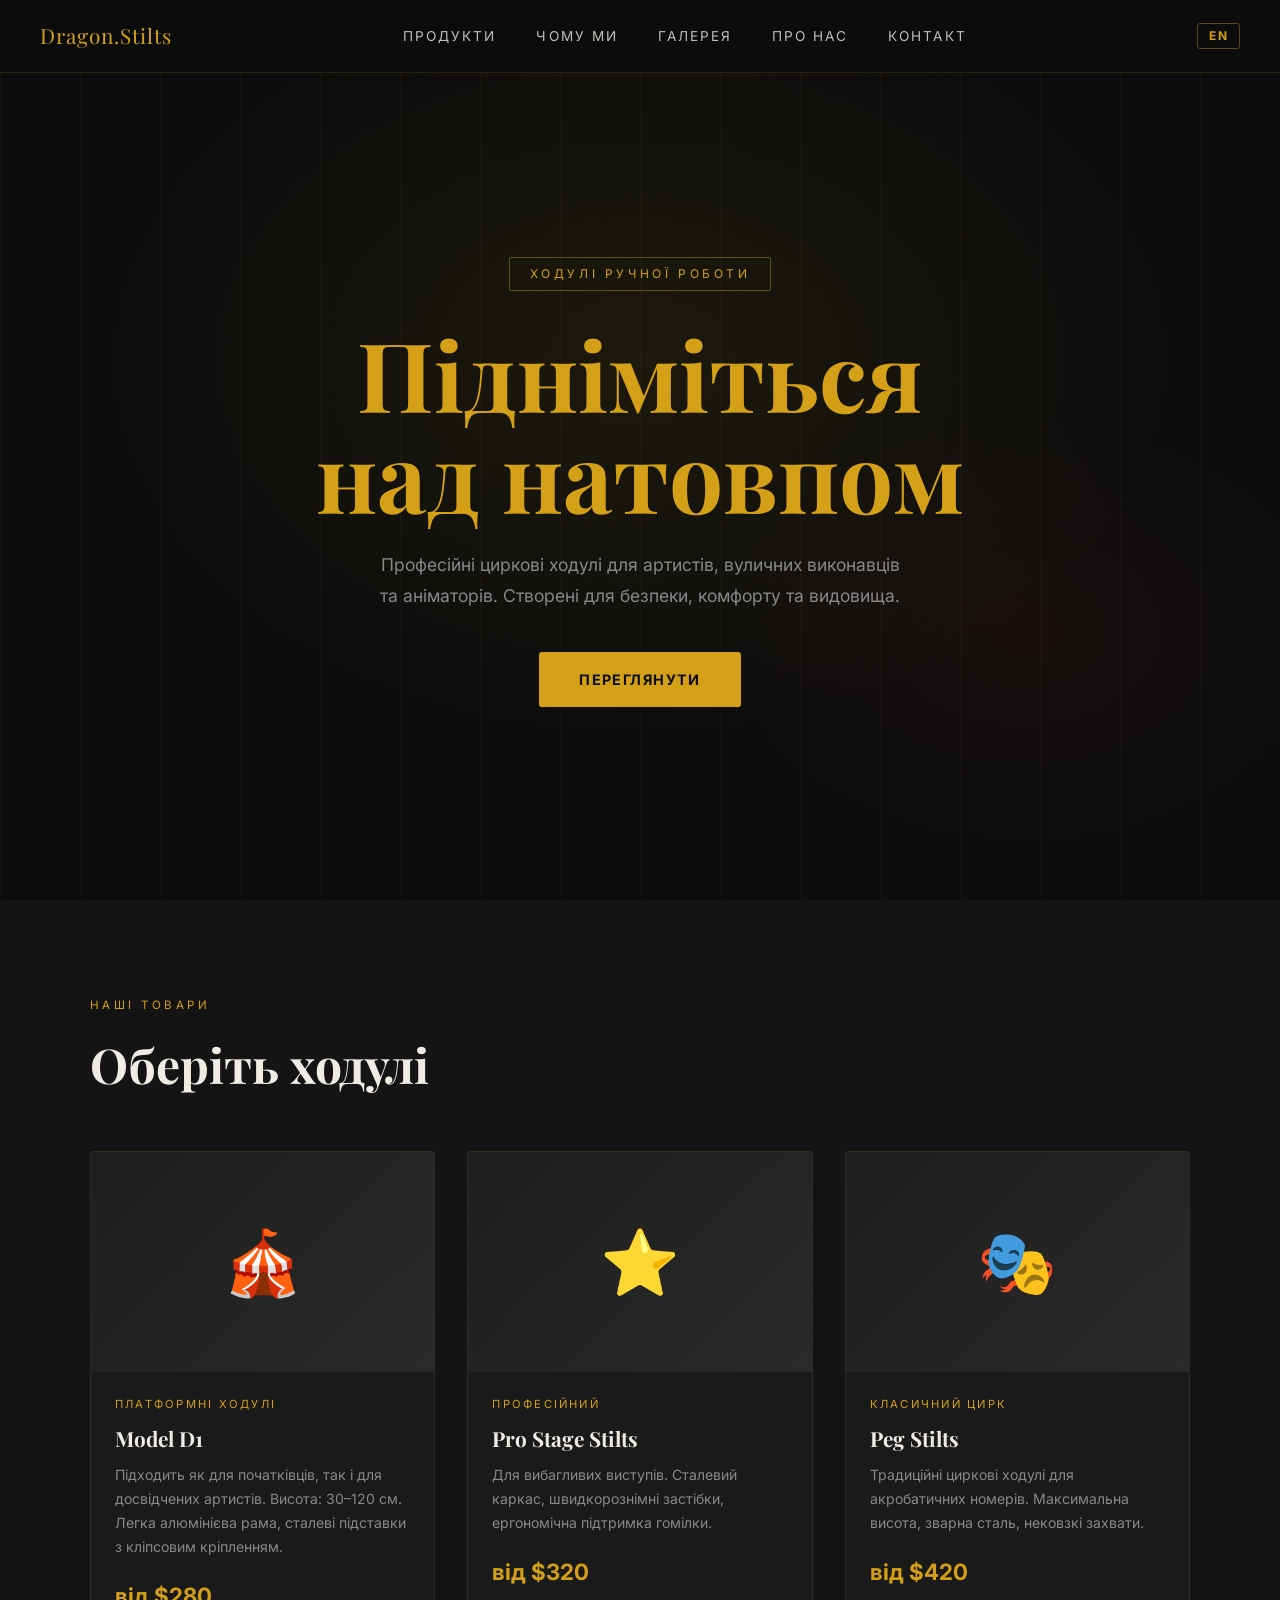
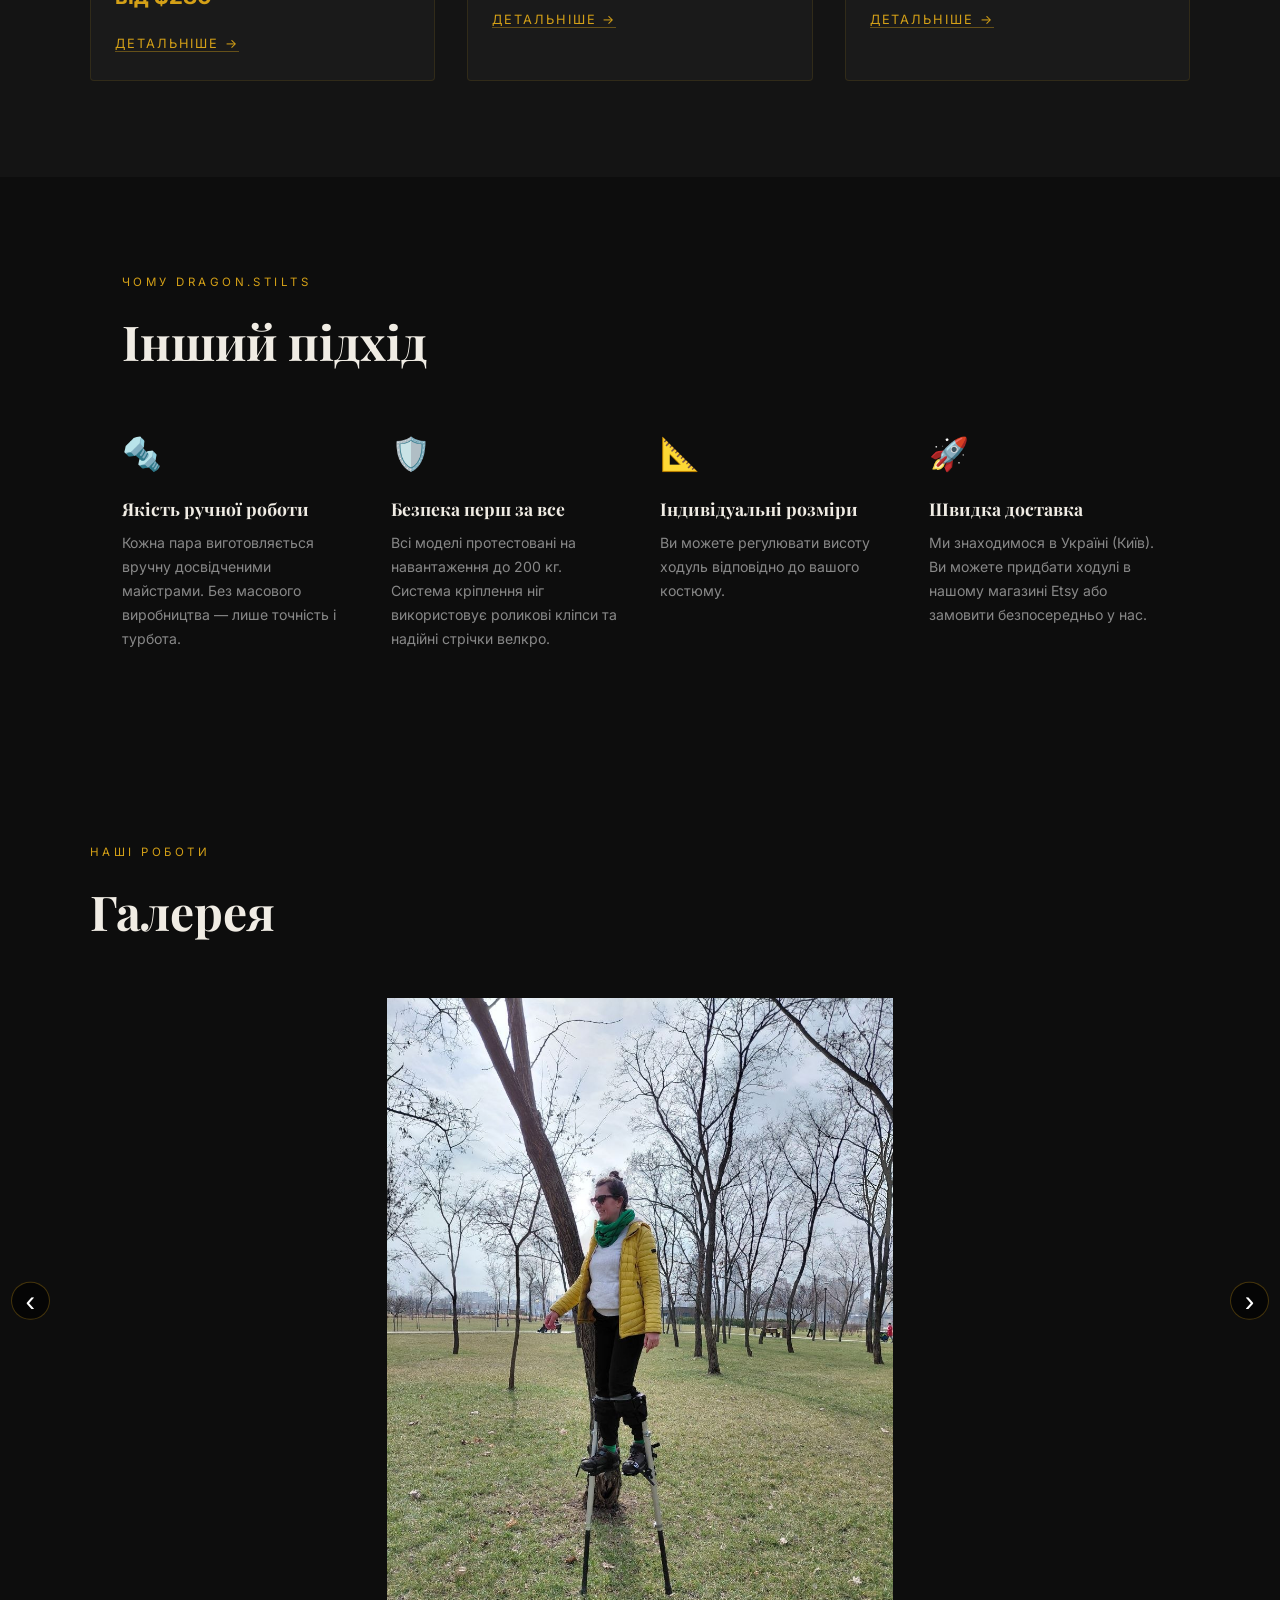
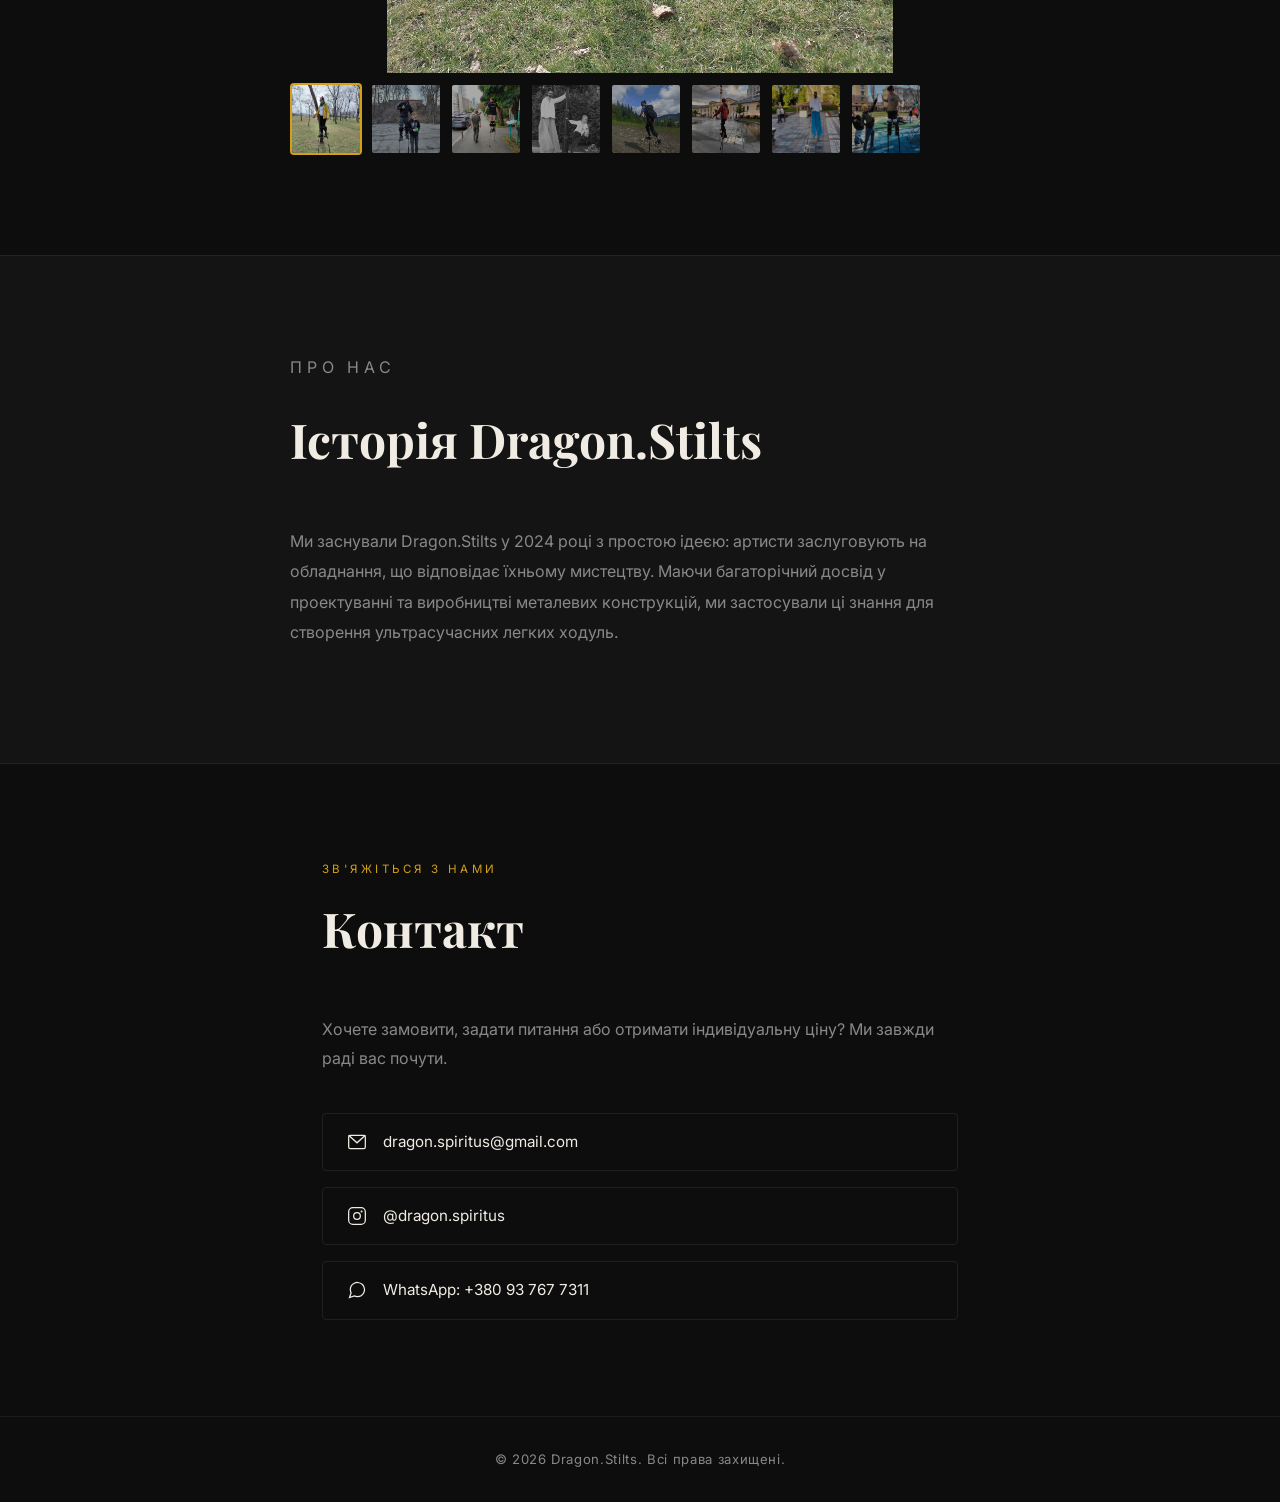
==== commit a2de9758: "Перейменувати Junior Stilts → Model D1, оновити опис і dropdown матеріалів Co-Authored-By: Claude So" ====
--- a/index.html
+++ b/index.html
@@ -53,9 +53,9 @@
         <div class="product-card" onclick="window.open('junior.html','_blank')">
           <div class="product-card-img">🎪</div>
           <div class="product-card-body">
-            <p class="product-card-tag" data-ua="Початківець" data-en="Beginner">Початківець</p>
-            <h3 class="product-card-name">Junior Stilts</h3>
-            <p class="product-card-desc" data-ua="Ідеально для початківців. Регульована висота, сталеві підставки з кліпсовим кріпленням, легка алюмінієва рама." data-en="Perfect for beginners and younger performers. Adjustable height, steel foot rests with clip fastening, lightweight aluminum frame.">Ідеально для початківців. Регульована висота, сталеві підставки з кліпсовим кріпленням, легка алюмінієва рама.</p>
+            <p class="product-card-tag" data-ua="Платформні ходулі" data-en="Platform Stilts">Платформні ходулі</p>
+            <h3 class="product-card-name">Model D1</h3>
+            <p class="product-card-desc" data-ua="Підходить як для початківців, так і для досвідчених артистів. Висота: 30–120 см. Легка алюмінієва рама, сталеві підставки з кліпсовим кріпленням." data-en="Suitable for both beginners and experienced performers. Height range: 30–120 cm. Lightweight aluminum frame, steel foot rests with clip fastening.">Підходить як для початківців, так і для досвідчених артистів. Висота: 30–120 см. Легка алюмінієва рама, сталеві підставки з кліпсовим кріпленням.</p>
             <p class="product-card-price">від $280</p>
             <span class="product-card-link" data-ua="Детальніше →" data-en="View details →">Детальніше →</span>
           </div>
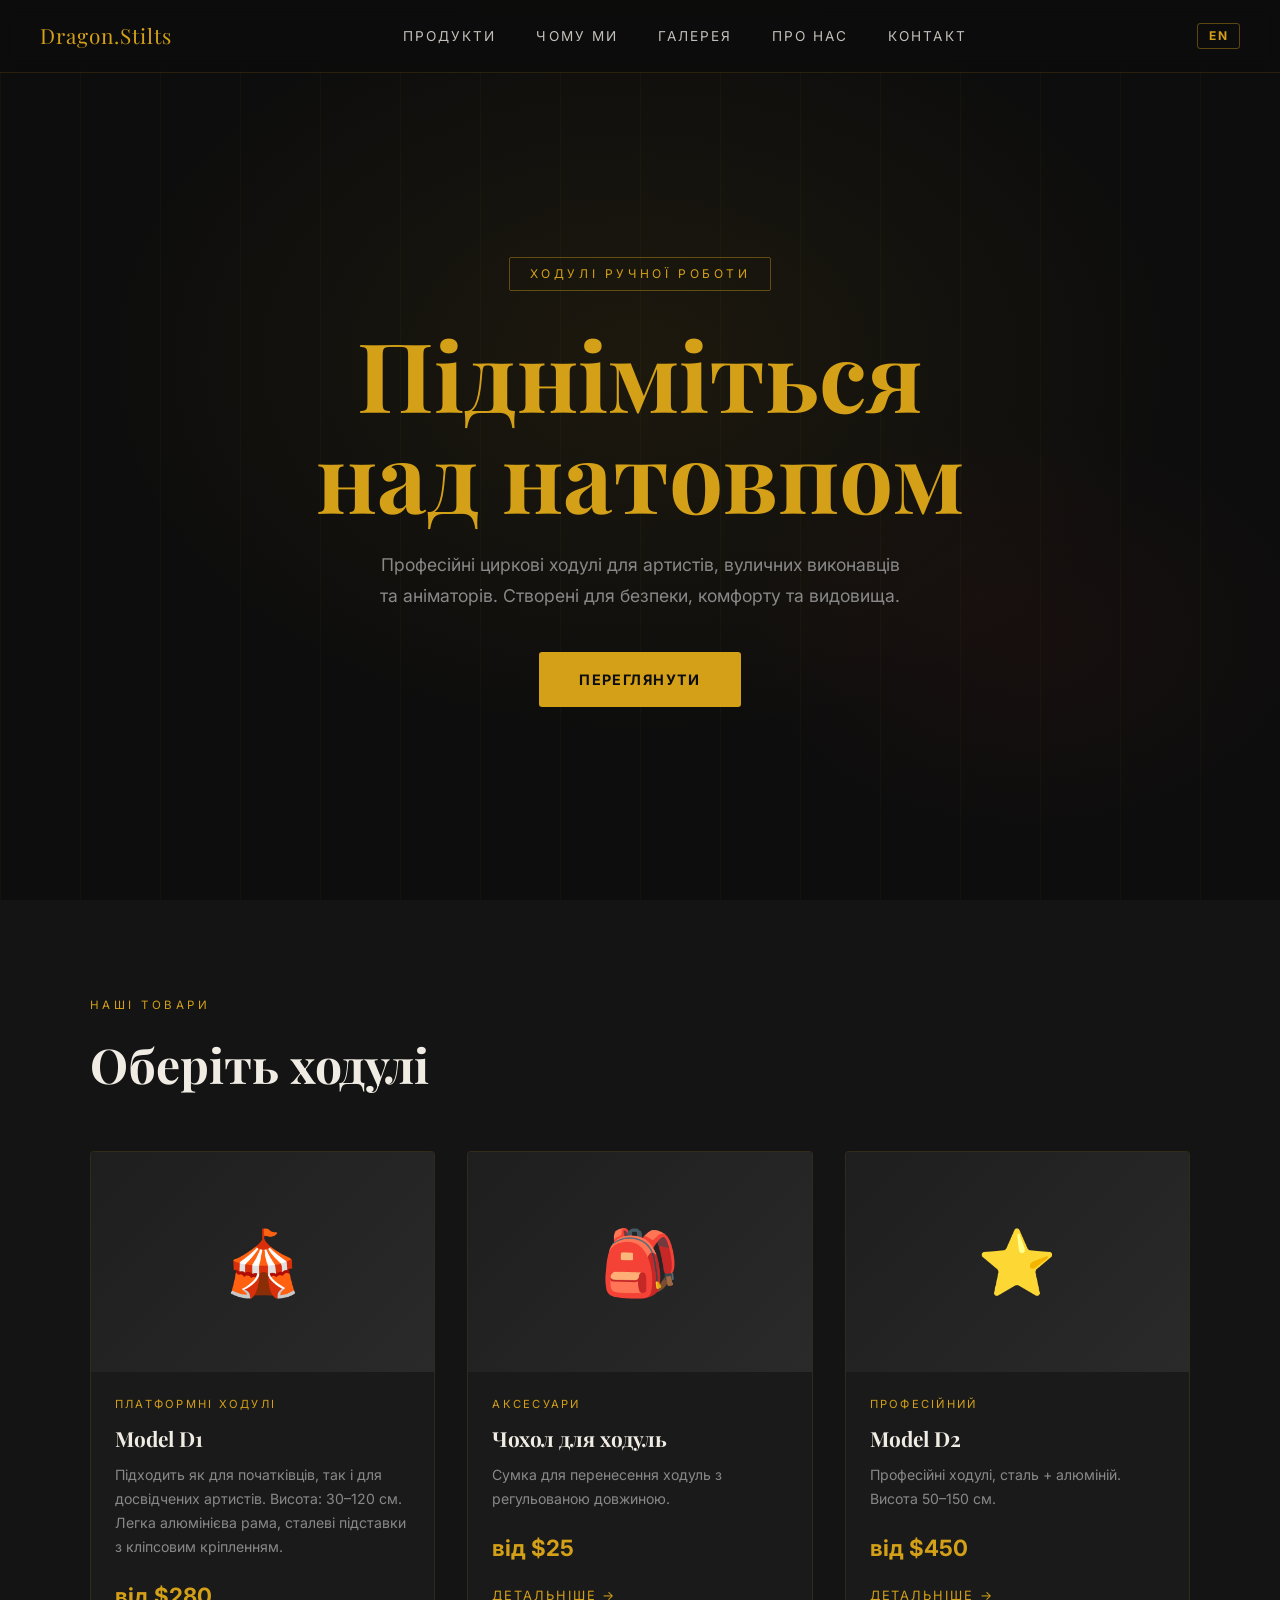
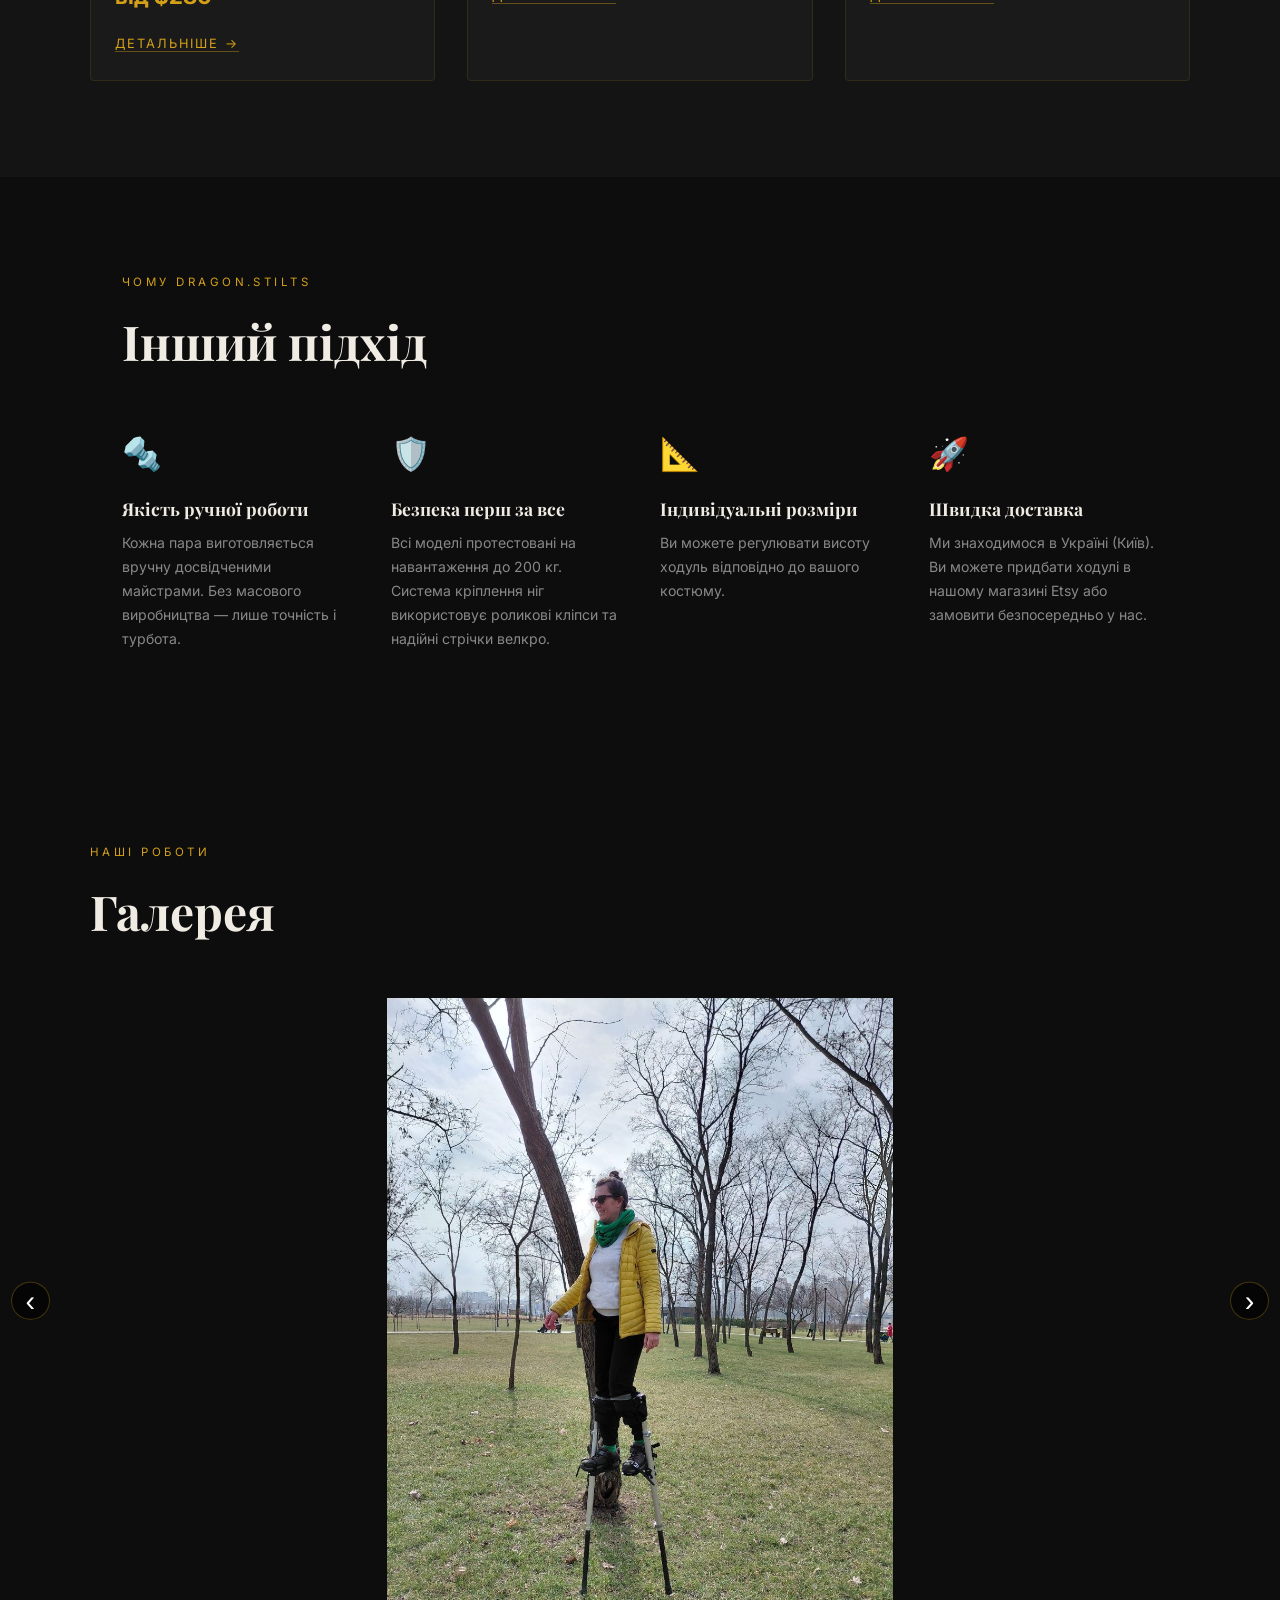
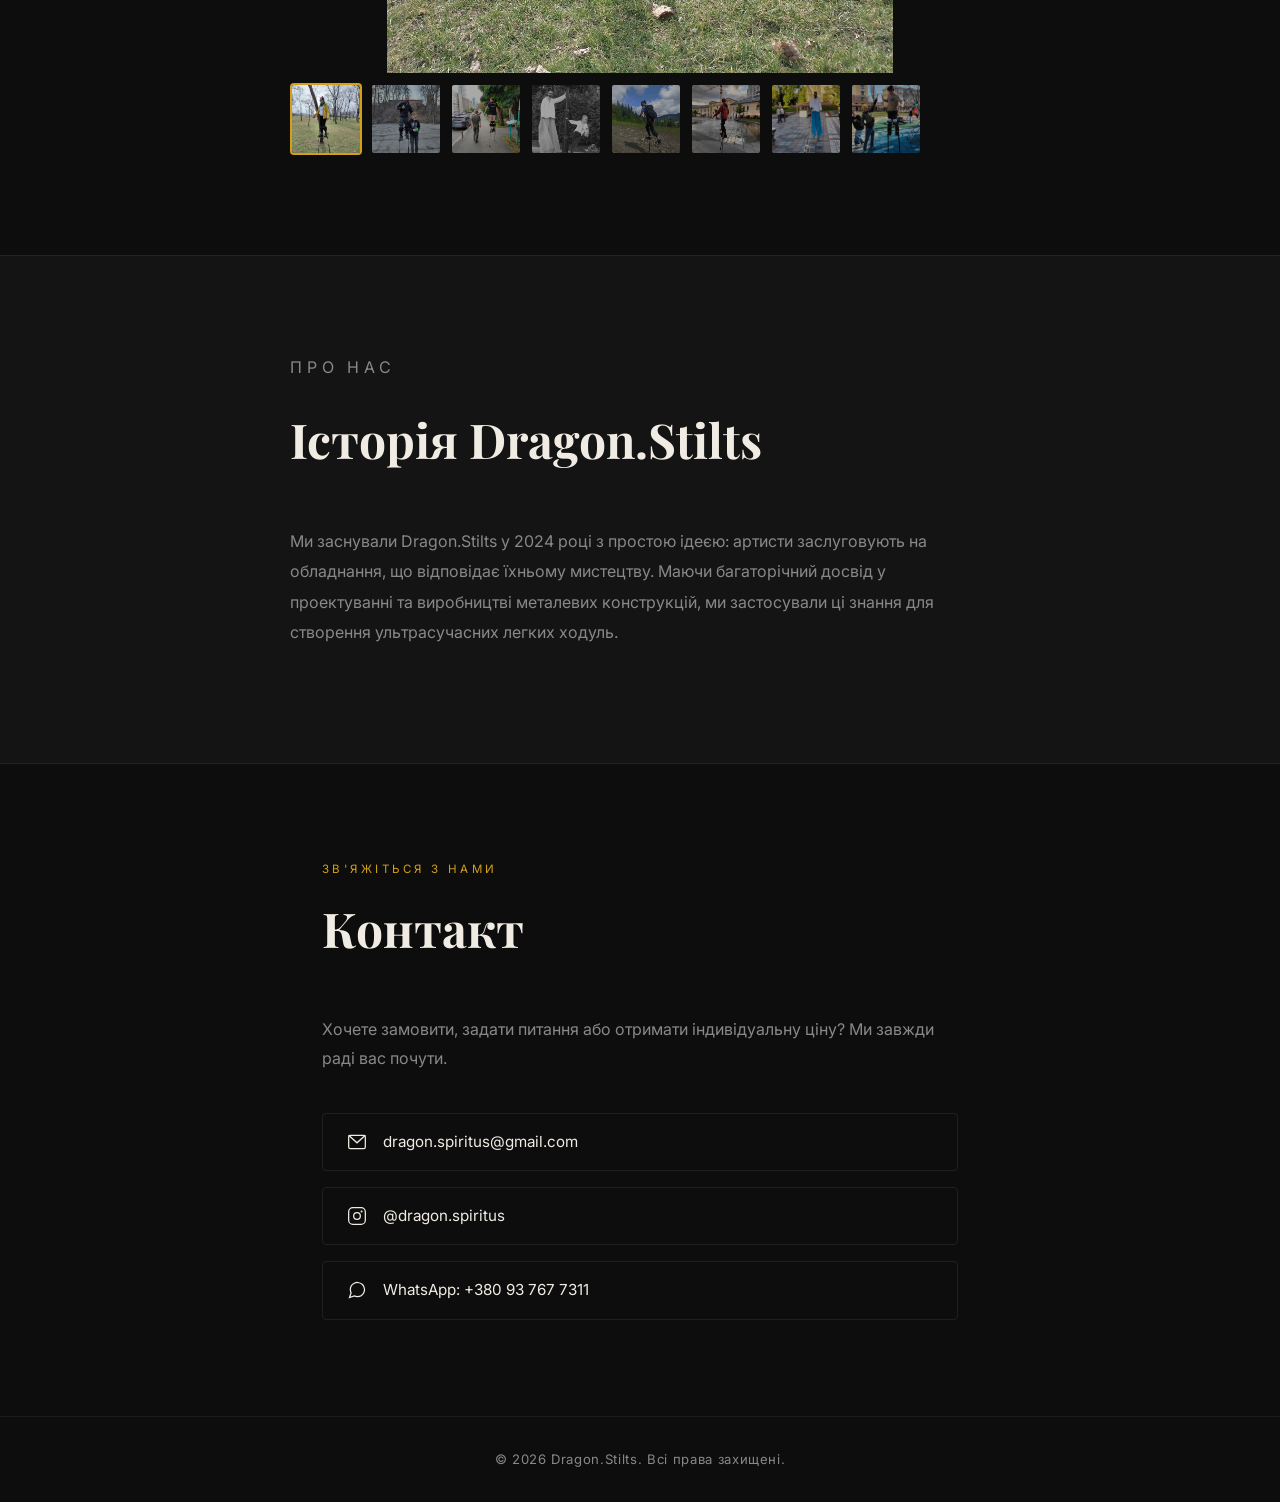
==== commit 637bc0d1: "Оновити продукти: Pro→Stilts_Bag ($25), Peg→Model D2 ($450), нові файли Co-Authored-By: Claude Sonne" ====
--- a/index.html
+++ b/index.html
@@ -50,7 +50,7 @@
       <h2 class="section-title" data-ua="Оберіть ходулі" data-en="Choose Your Stilts">Оберіть ходулі</h2>
       <div class="products-grid">
 
-        <div class="product-card" onclick="window.open('junior.html','_blank')">
+        <div class="product-card" onclick="window.open('Model_D1.html','_blank')">
           <div class="product-card-img">🎪</div>
           <div class="product-card-body">
             <p class="product-card-tag" data-ua="Платформні ходулі" data-en="Platform Stilts">Платформні ходулі</p>
@@ -61,24 +61,24 @@
           </div>
         </div>
 
-        <div class="product-card" onclick="window.open('pro.html','_blank')">
+        <div class="product-card" onclick="window.open('Stilts_Bag.html','_blank')">
+          <div class="product-card-img">🎒</div>
+          <div class="product-card-body">
+            <p class="product-card-tag" data-ua="Аксесуари" data-en="Accessories">Аксесуари</p>
+            <h3 class="product-card-name" data-ua="Чохол для ходуль" data-en="Stilts Bag">Чохол для ходуль</h3>
+            <p class="product-card-desc" data-ua="Сумка для перенесення ходуль з регульованою довжиною." data-en="Stilts carrying bag with adjustable length.">Сумка для перенесення ходуль з регульованою довжиною.</p>
+            <p class="product-card-price">від $25</p>
+            <span class="product-card-link" data-ua="Детальніше →" data-en="View details →">Детальніше →</span>
+          </div>
+        </div>
+
+        <div class="product-card" onclick="window.open('Model_D2.html','_blank')">
           <div class="product-card-img">⭐</div>
           <div class="product-card-body">
             <p class="product-card-tag" data-ua="Професійний" data-en="Professional">Професійний</p>
-            <h3 class="product-card-name">Pro Stage Stilts</h3>
-            <p class="product-card-desc" data-ua="Для вибагливих виступів. Сталевий каркас, швидкорознімні застібки, ергономічна підтримка гомілки." data-en="Built for demanding performances. High-load steel core, quick-release buckles, ergonomic ankle support system.">Для вибагливих виступів. Сталевий каркас, швидкорознімні застібки, ергономічна підтримка гомілки.</p>
-            <p class="product-card-price">від $320</p>
-            <span class="product-card-link" data-ua="Детальніше →" data-en="View details →">Детальніше →</span>
-          </div>
-        </div>
-
-        <div class="product-card" onclick="window.open('peg.html','_blank')">
-          <div class="product-card-img">🎭</div>
-          <div class="product-card-body">
-            <p class="product-card-tag" data-ua="Класичний цирк" data-en="Classic Circus">Класичний цирк</p>
-            <h3 class="product-card-name">Peg Stilts</h3>
-            <p class="product-card-desc" data-ua="Традиційні циркові ходулі для акробатичних номерів. Максимальна висота, зварна сталь, нековзкі захвати." data-en="Traditional circus peg stilts for acrobatic acts. Maximum height, welded steel construction, non-slip grips.">Традиційні циркові ходулі для акробатичних номерів. Максимальна висота, зварна сталь, нековзкі захвати.</p>
-            <p class="product-card-price">від $420</p>
+            <h3 class="product-card-name">Model D2</h3>
+            <p class="product-card-desc" data-ua="Професійні ходулі, сталь + алюміній. Висота 50–150 см." data-en="Professional stilts, steel + aluminum. Height range 50–150 cm.">Професійні ходулі, сталь + алюміній. Висота 50–150 см.</p>
+            <p class="product-card-price">від $450</p>
             <span class="product-card-link" data-ua="Детальніше →" data-en="View details →">Детальніше →</span>
           </div>
         </div>
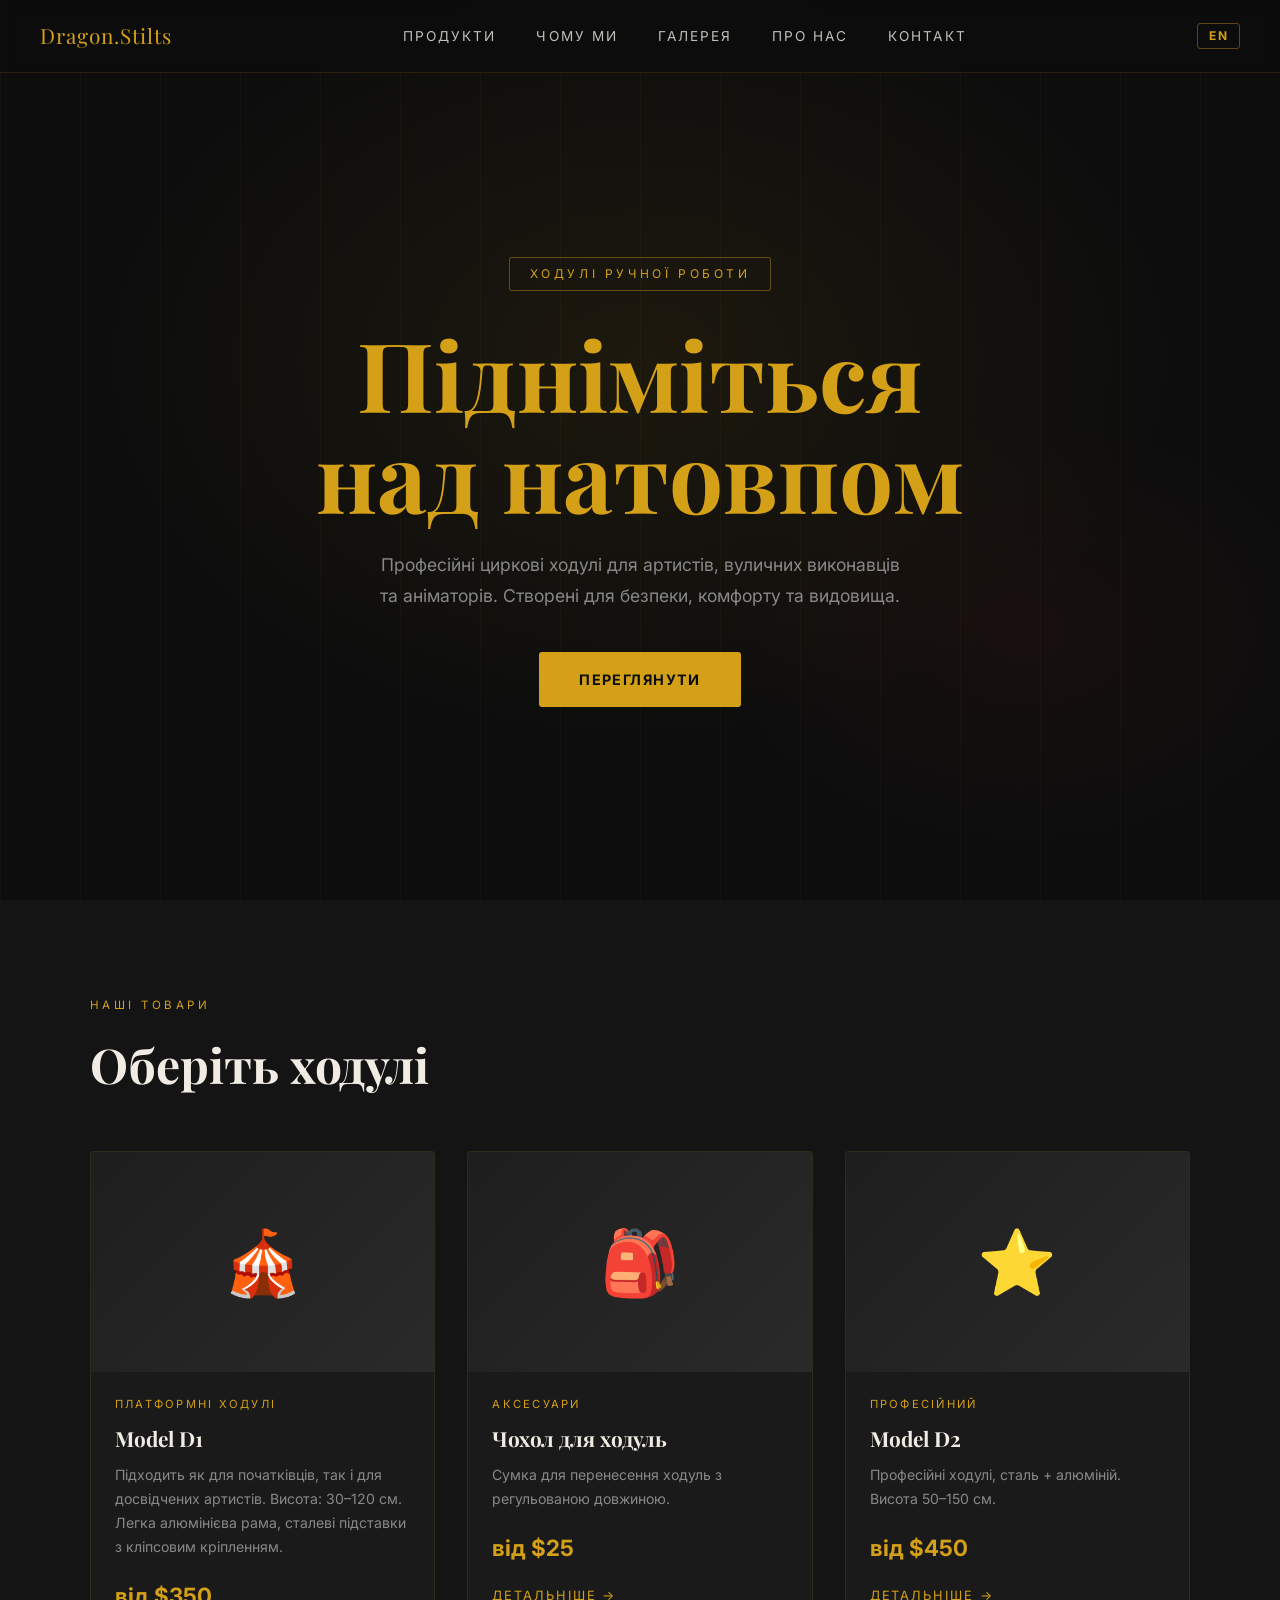
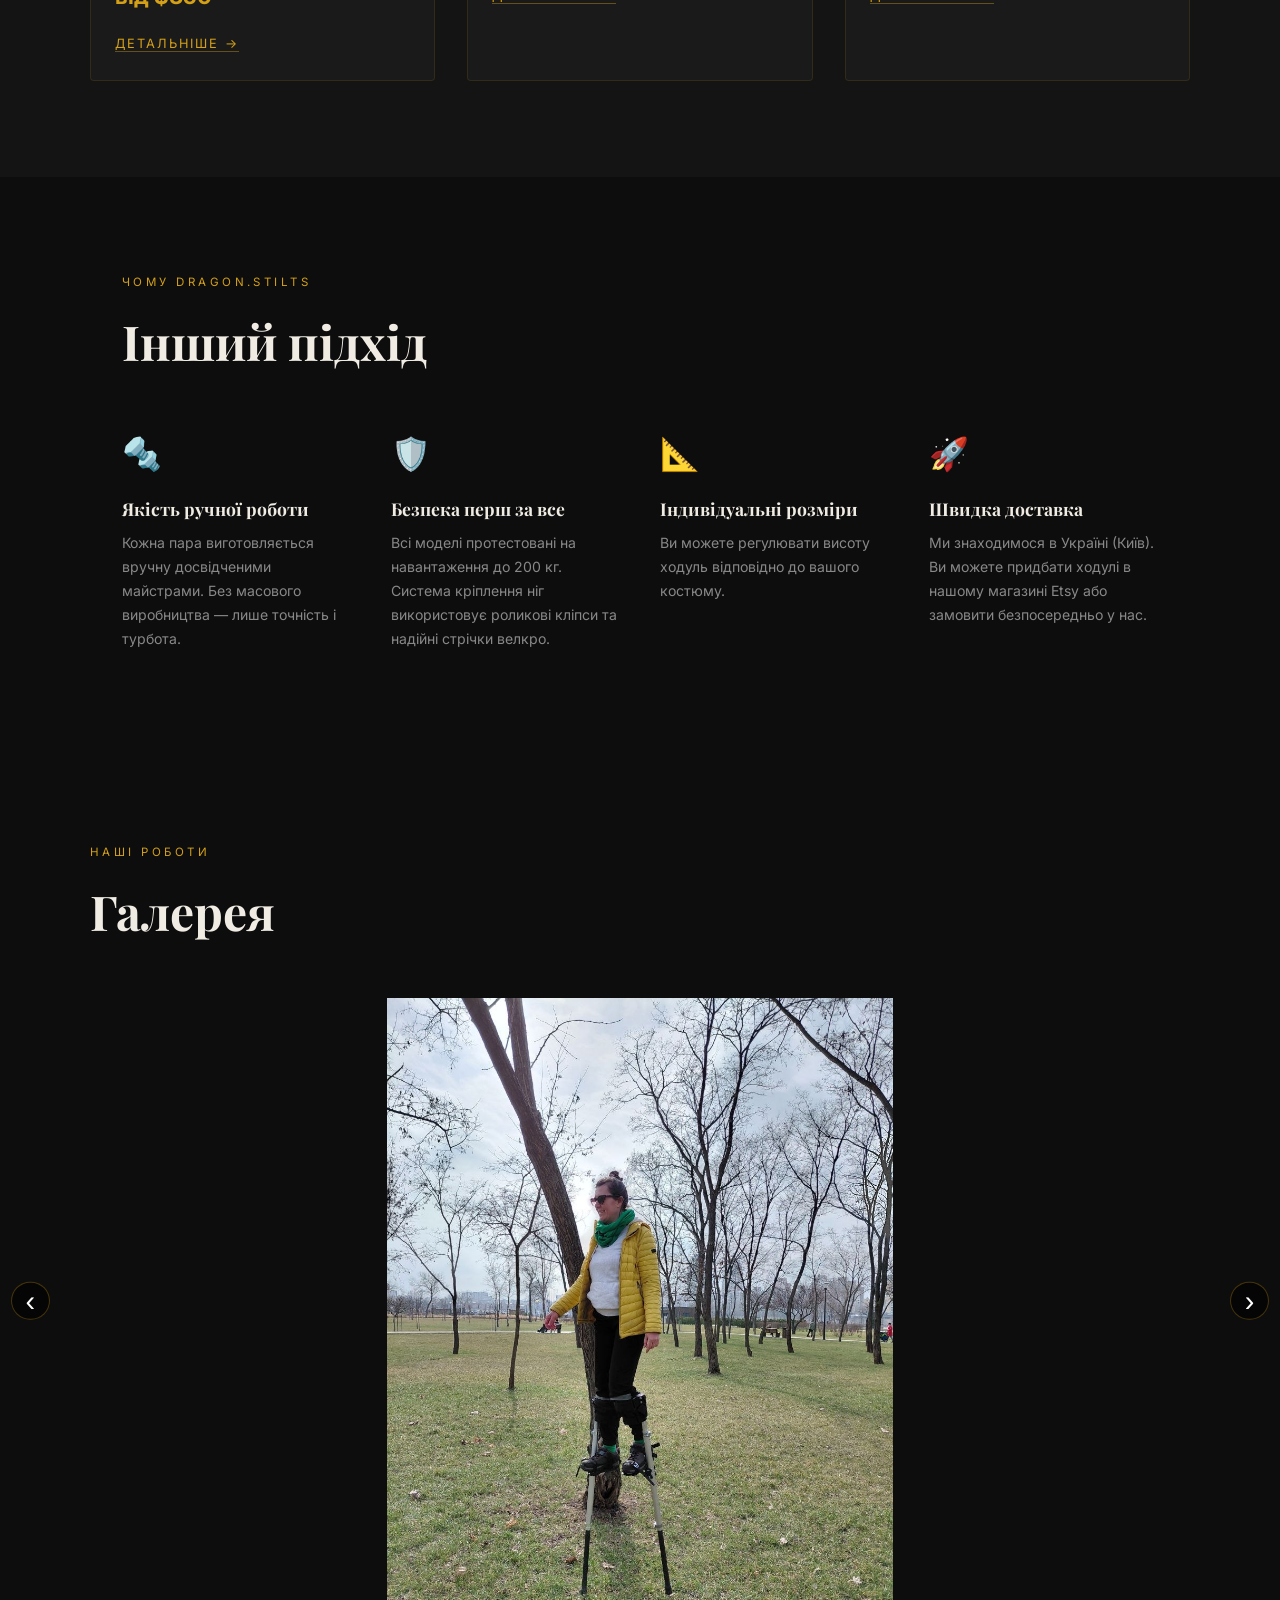
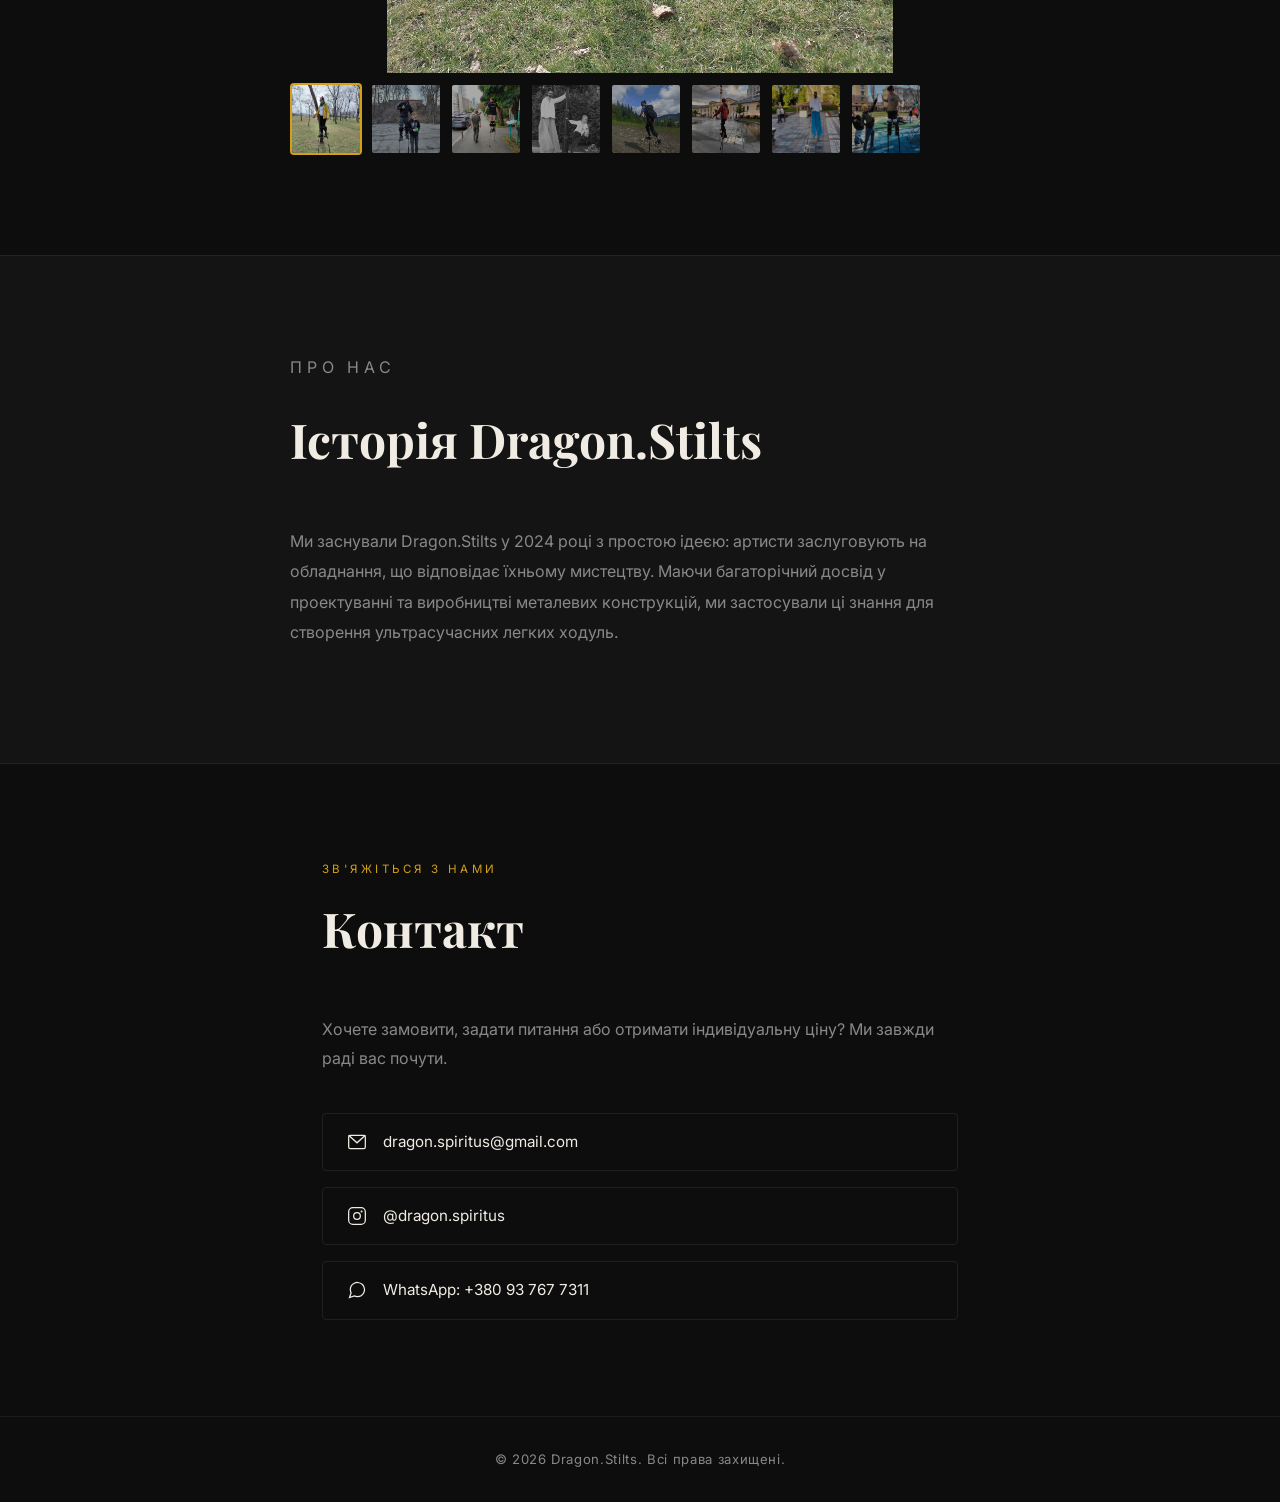
==== commit 8bc81aaf: "Model D1: базова ціна $280 → $350 згідно оновленого README Co-Authored-By: Claude Sonnet 4.6 <norepl" ====
--- a/index.html
+++ b/index.html
@@ -56,7 +56,7 @@
             <p class="product-card-tag" data-ua="Платформні ходулі" data-en="Platform Stilts">Платформні ходулі</p>
             <h3 class="product-card-name">Model D1</h3>
             <p class="product-card-desc" data-ua="Підходить як для початківців, так і для досвідчених артистів. Висота: 30–120 см. Легка алюмінієва рама, сталеві підставки з кліпсовим кріпленням." data-en="Suitable for both beginners and experienced performers. Height range: 30–120 cm. Lightweight aluminum frame, steel foot rests with clip fastening.">Підходить як для початківців, так і для досвідчених артистів. Висота: 30–120 см. Легка алюмінієва рама, сталеві підставки з кліпсовим кріпленням.</p>
-            <p class="product-card-price">від $280</p>
+            <p class="product-card-price">від $350</p>
             <span class="product-card-link" data-ua="Детальніше →" data-en="View details →">Детальніше →</span>
           </div>
         </div>
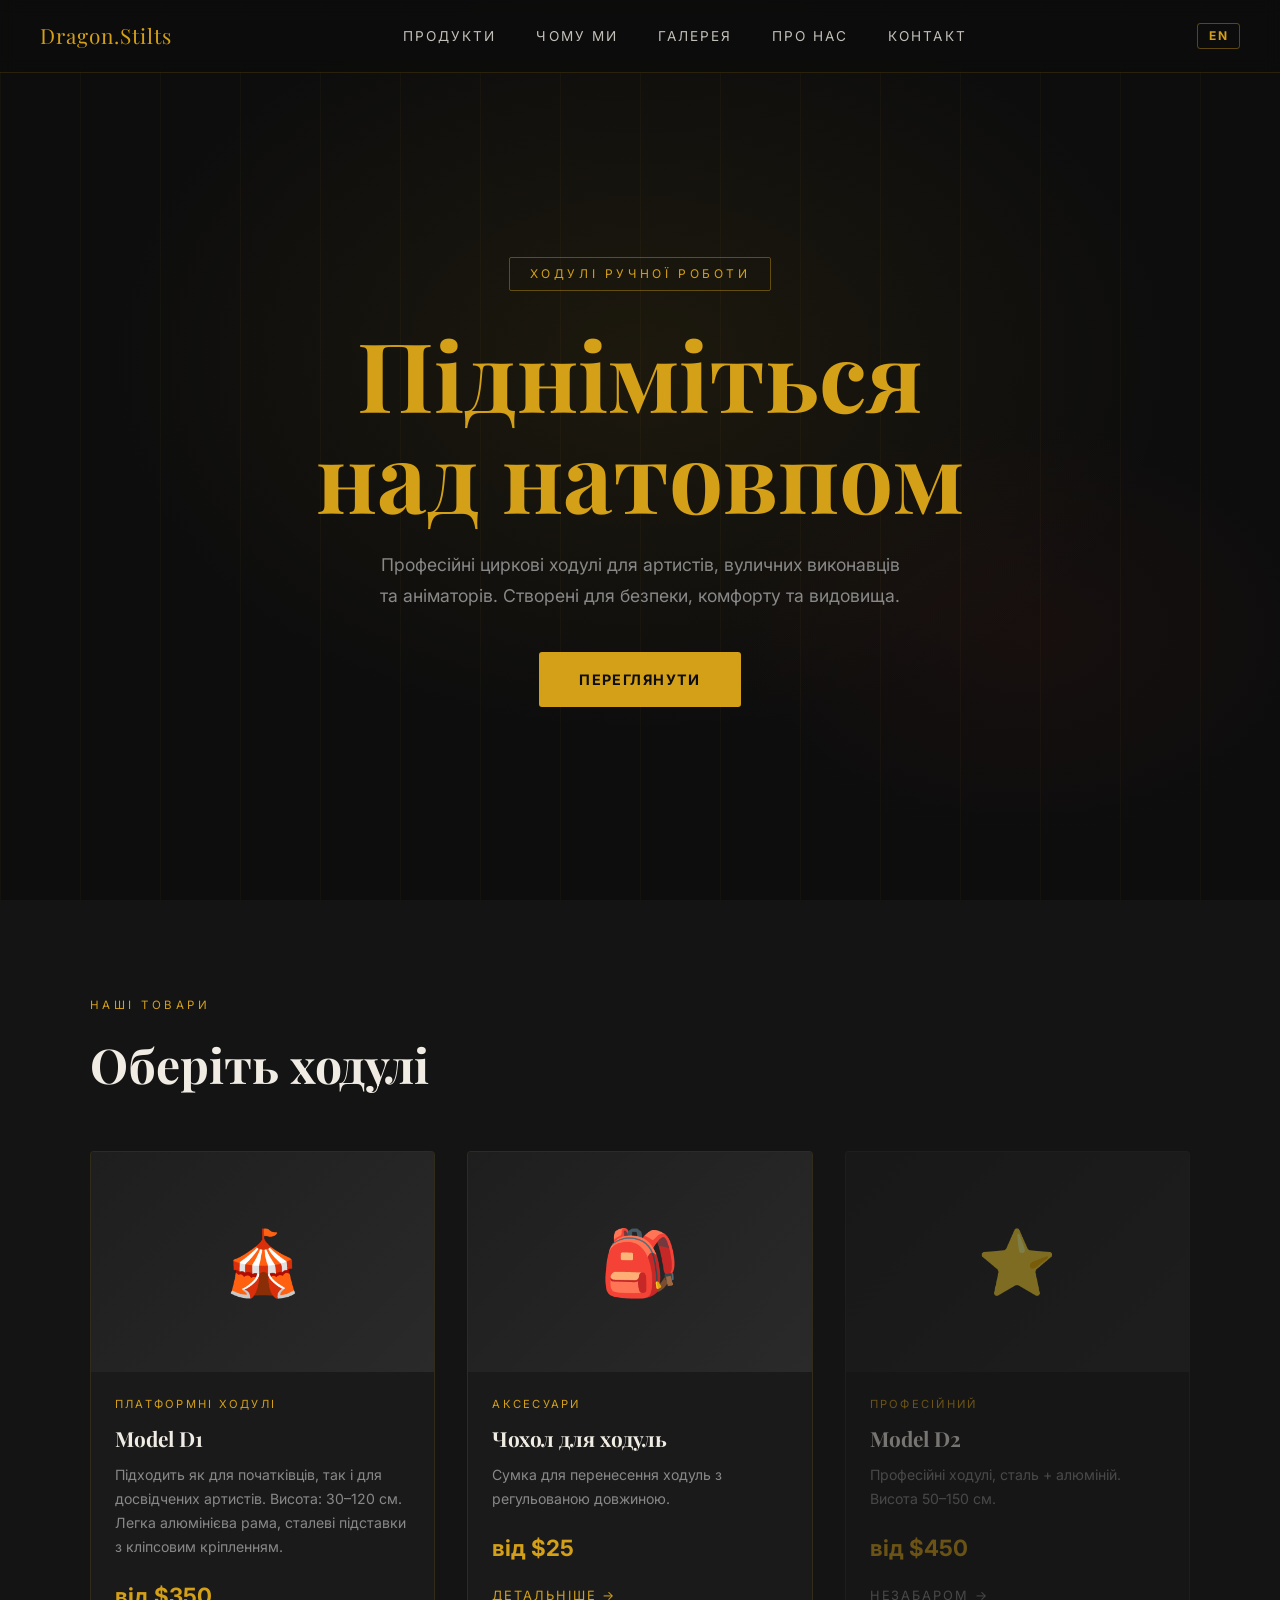
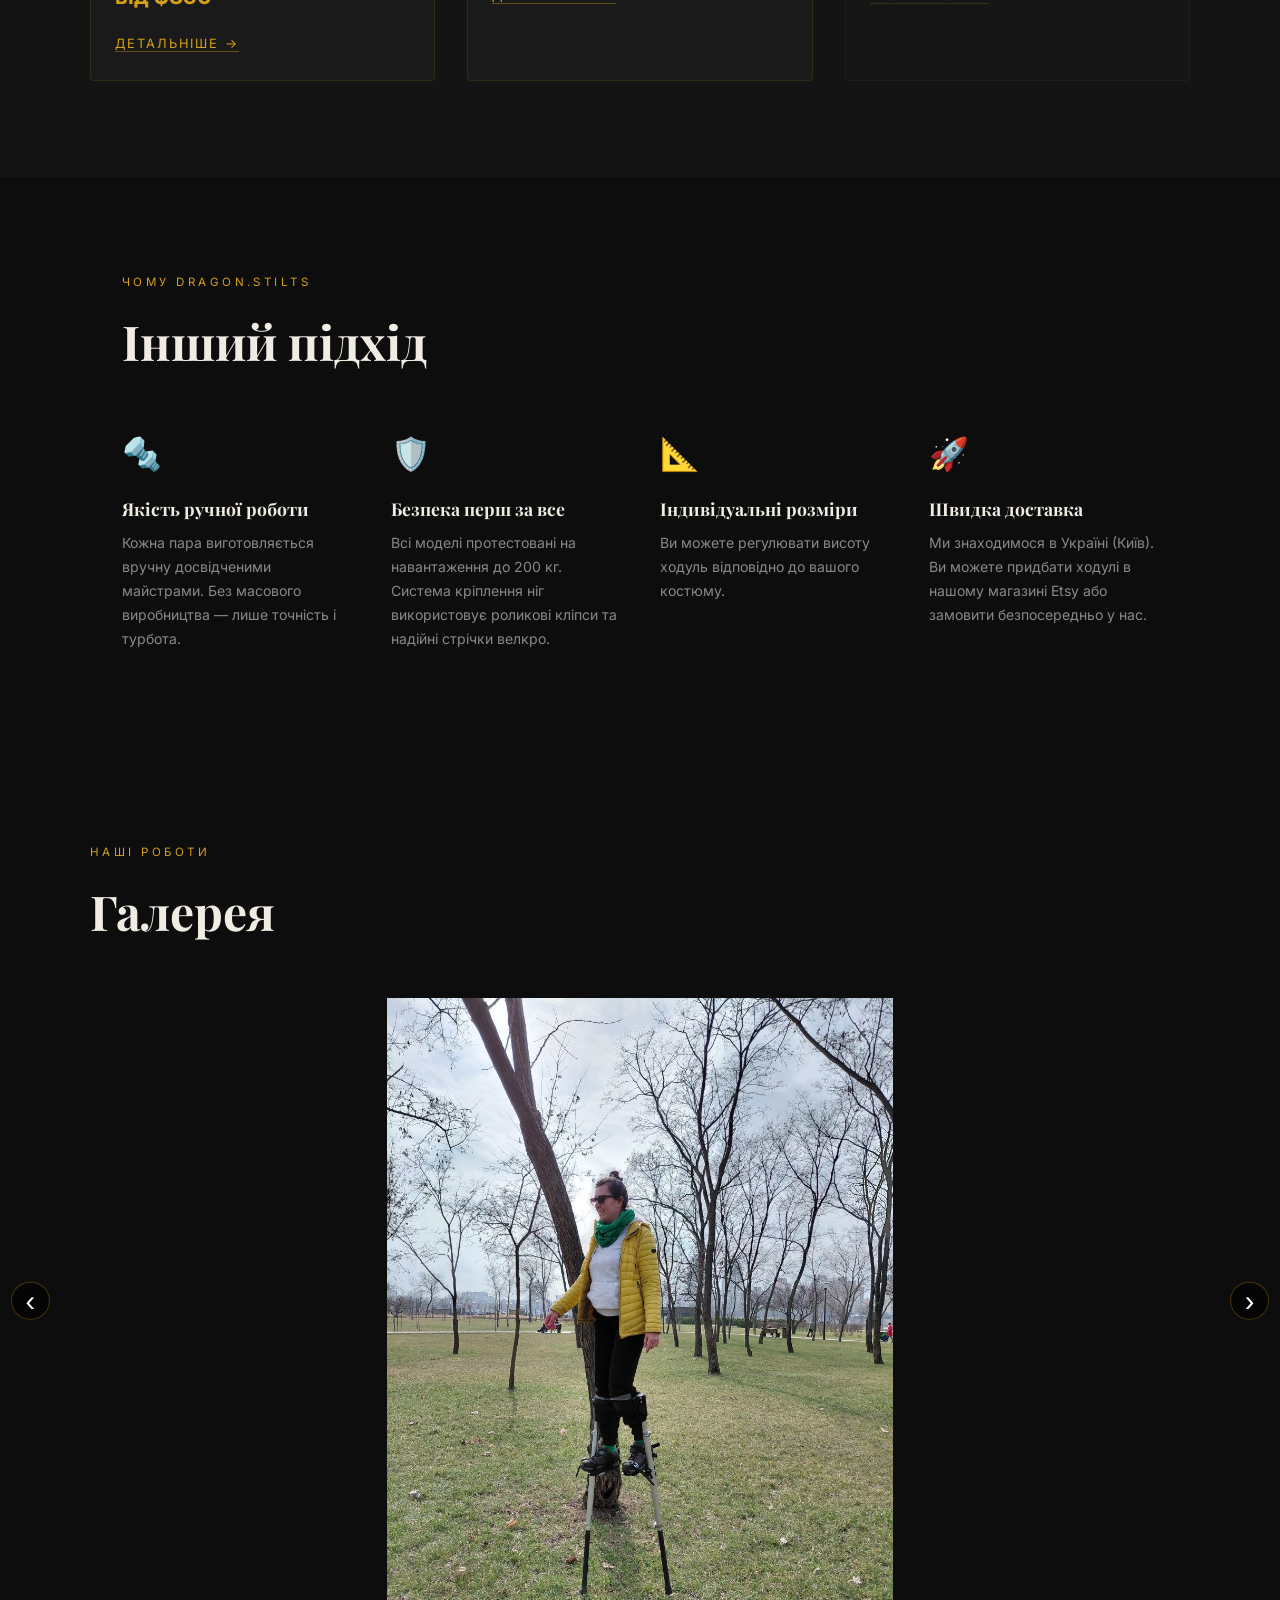
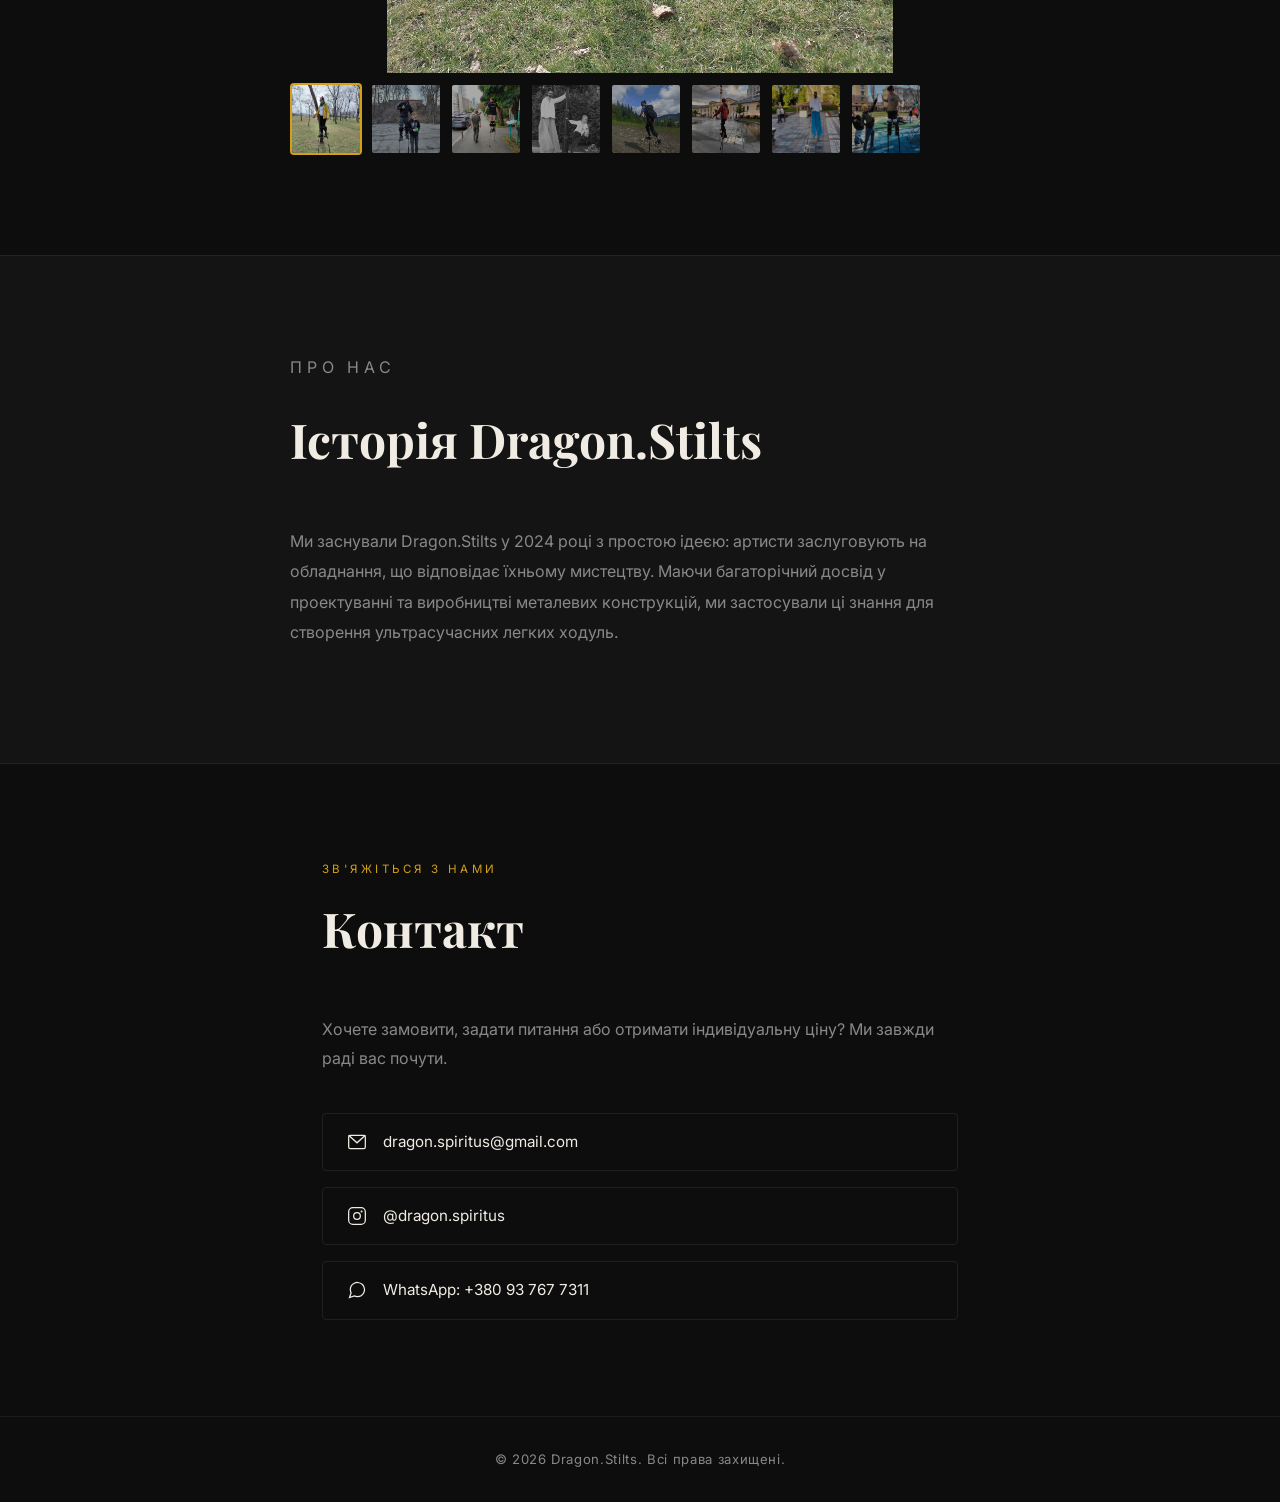
==== commit 9785fbc2: "Model D2: зробити неактивним (coming soon) Co-Authored-By: Claude Sonnet 4.6 <noreply@anthropic.com>" ====
--- a/index.html
+++ b/index.html
@@ -72,14 +72,14 @@
           </div>
         </div>
 
-        <div class="product-card" onclick="window.open('Model_D2.html','_blank')">
+        <div class="product-card product-card--disabled">
           <div class="product-card-img">⭐</div>
           <div class="product-card-body">
             <p class="product-card-tag" data-ua="Професійний" data-en="Professional">Професійний</p>
             <h3 class="product-card-name">Model D2</h3>
             <p class="product-card-desc" data-ua="Професійні ходулі, сталь + алюміній. Висота 50–150 см." data-en="Professional stilts, steel + aluminum. Height range 50–150 cm.">Професійні ходулі, сталь + алюміній. Висота 50–150 см.</p>
             <p class="product-card-price">від $450</p>
-            <span class="product-card-link" data-ua="Детальніше →" data-en="View details →">Детальніше →</span>
+            <span class="product-card-link coming-soon" data-ua="Незабаром →" data-en="Coming soon →">Незабаром →</span>
           </div>
         </div>
 
